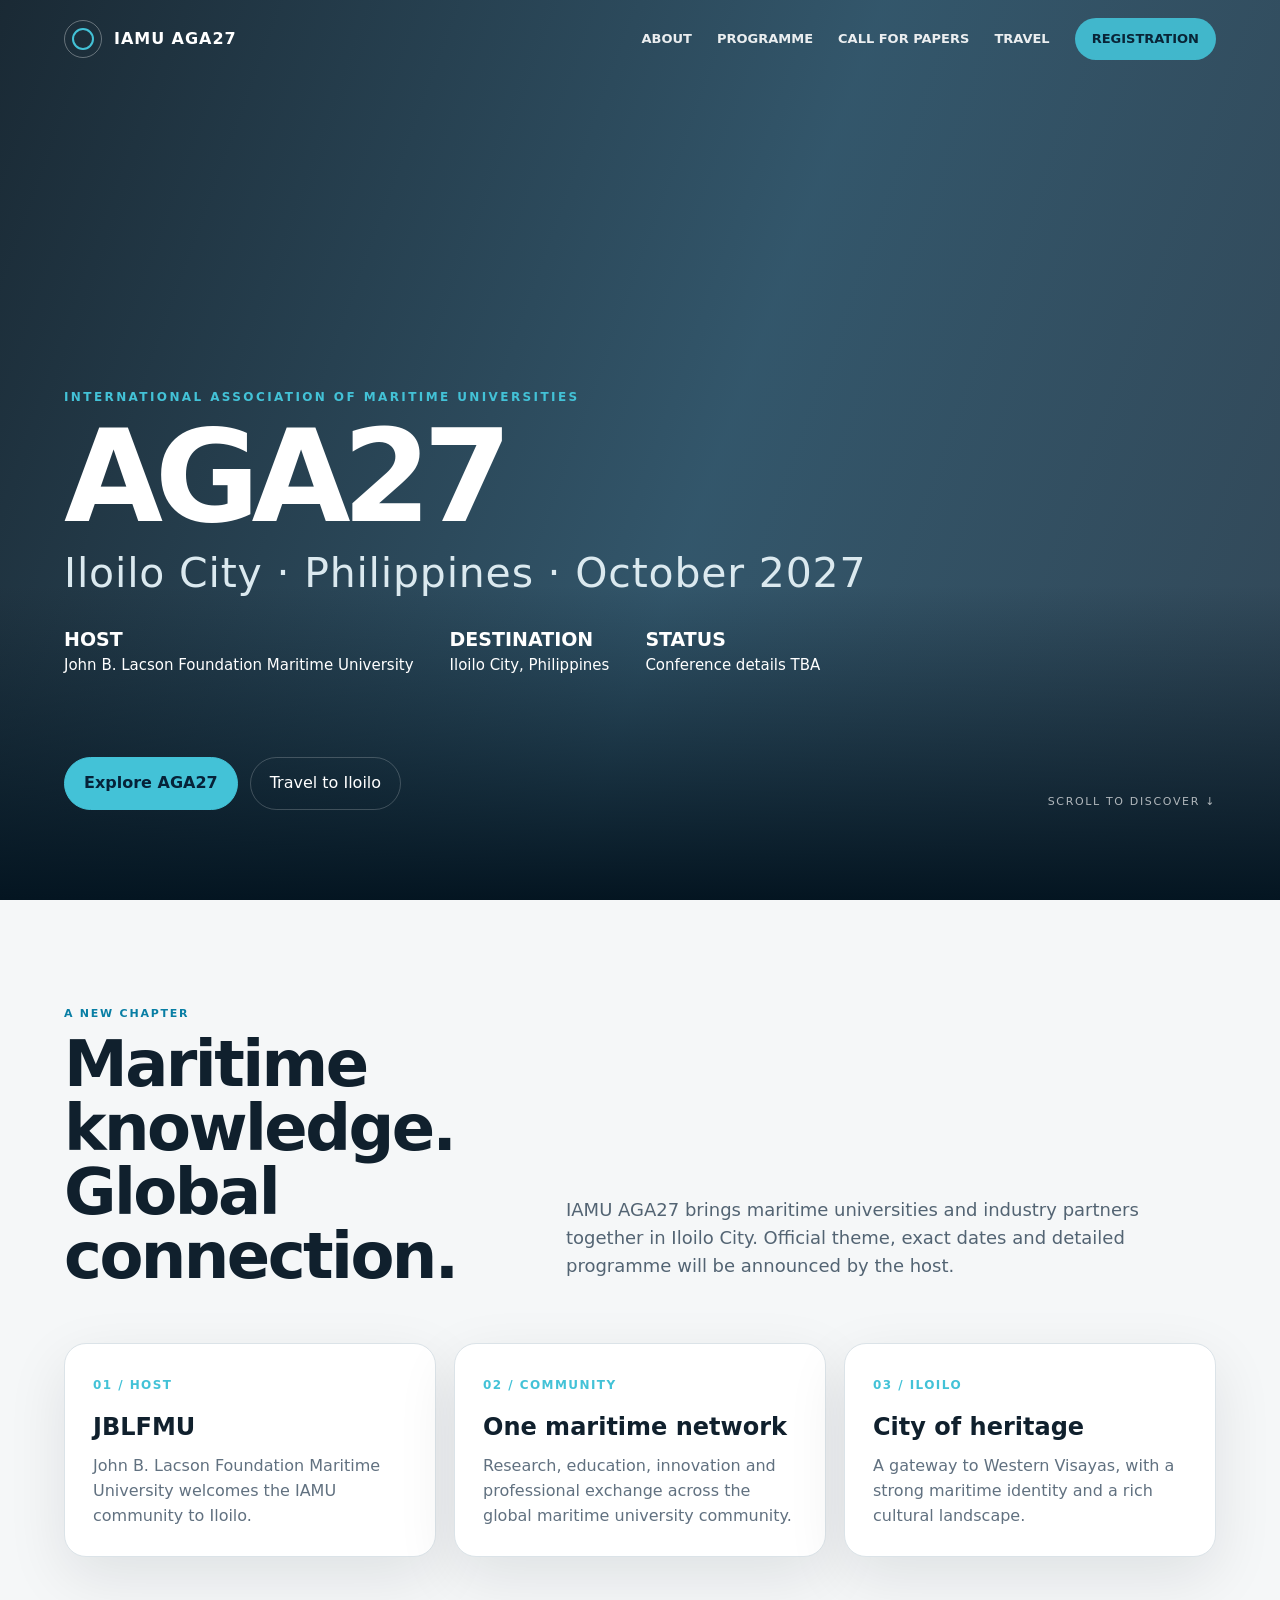
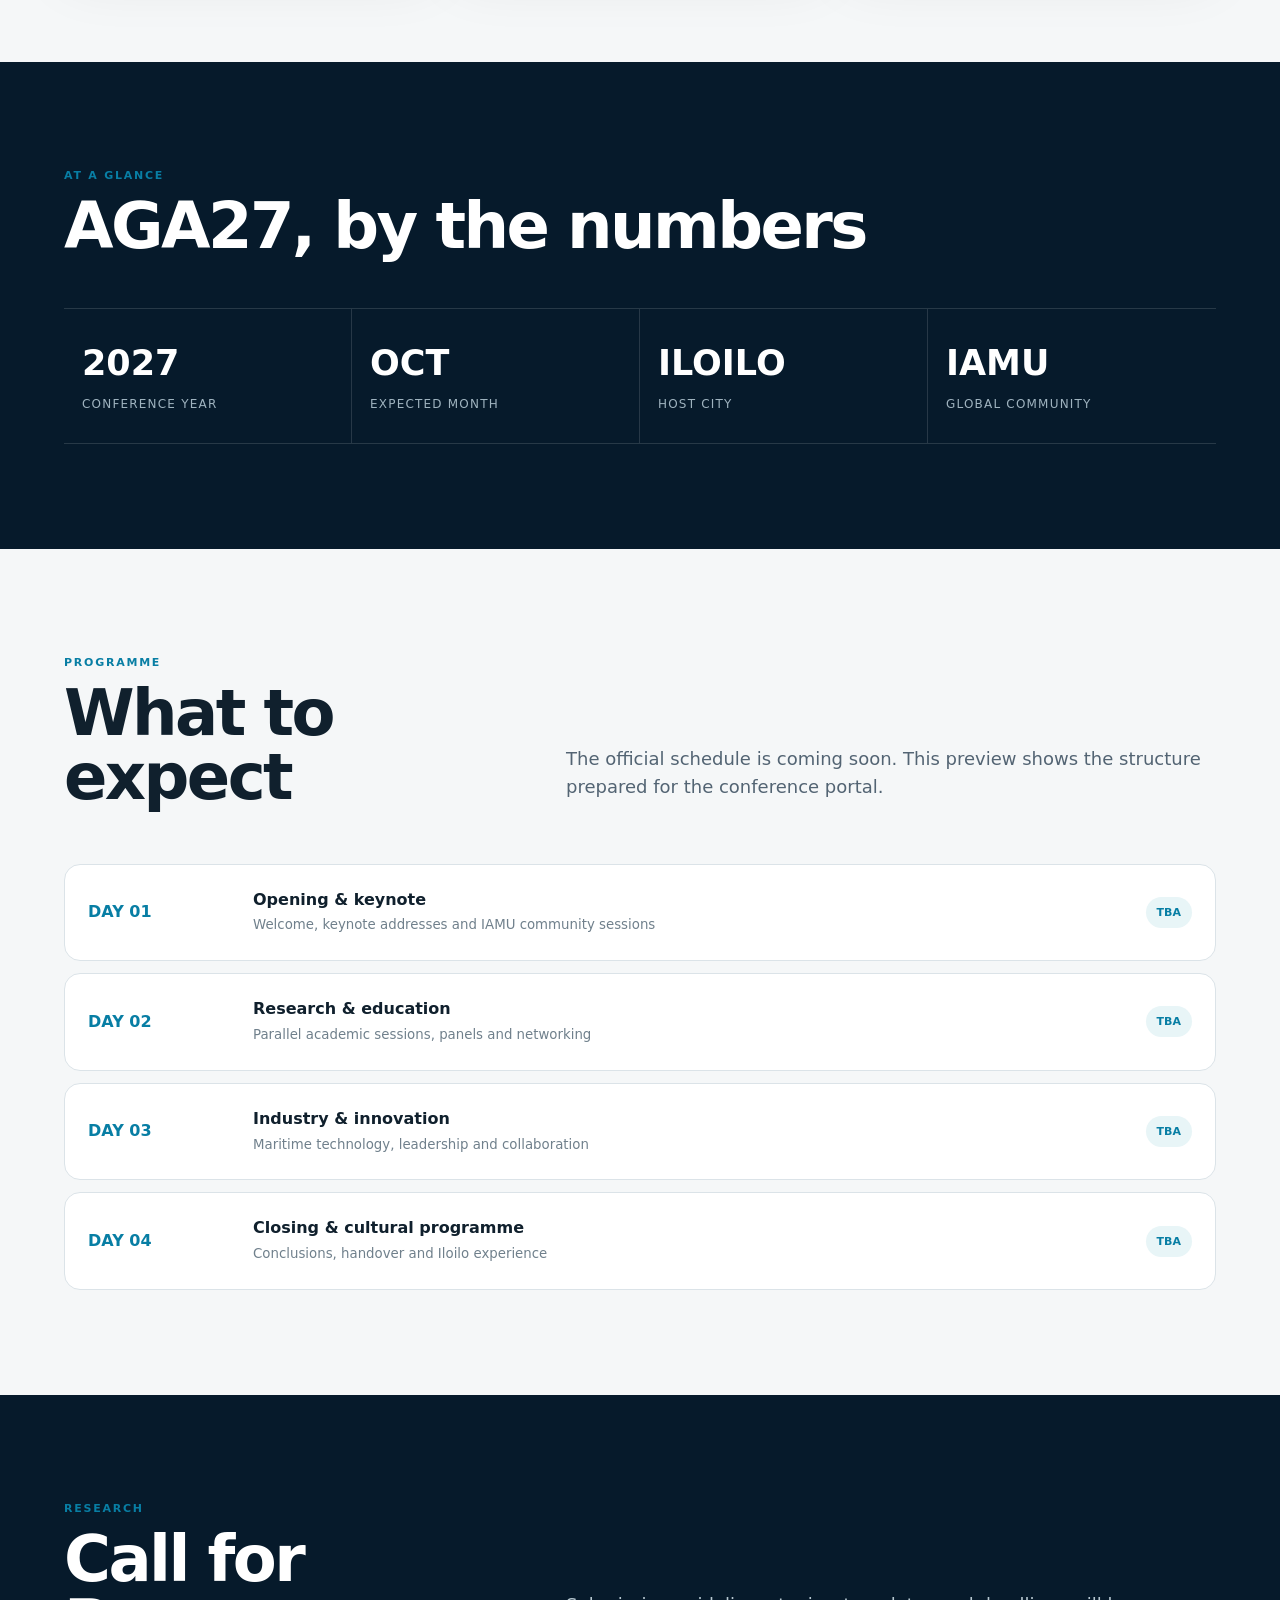
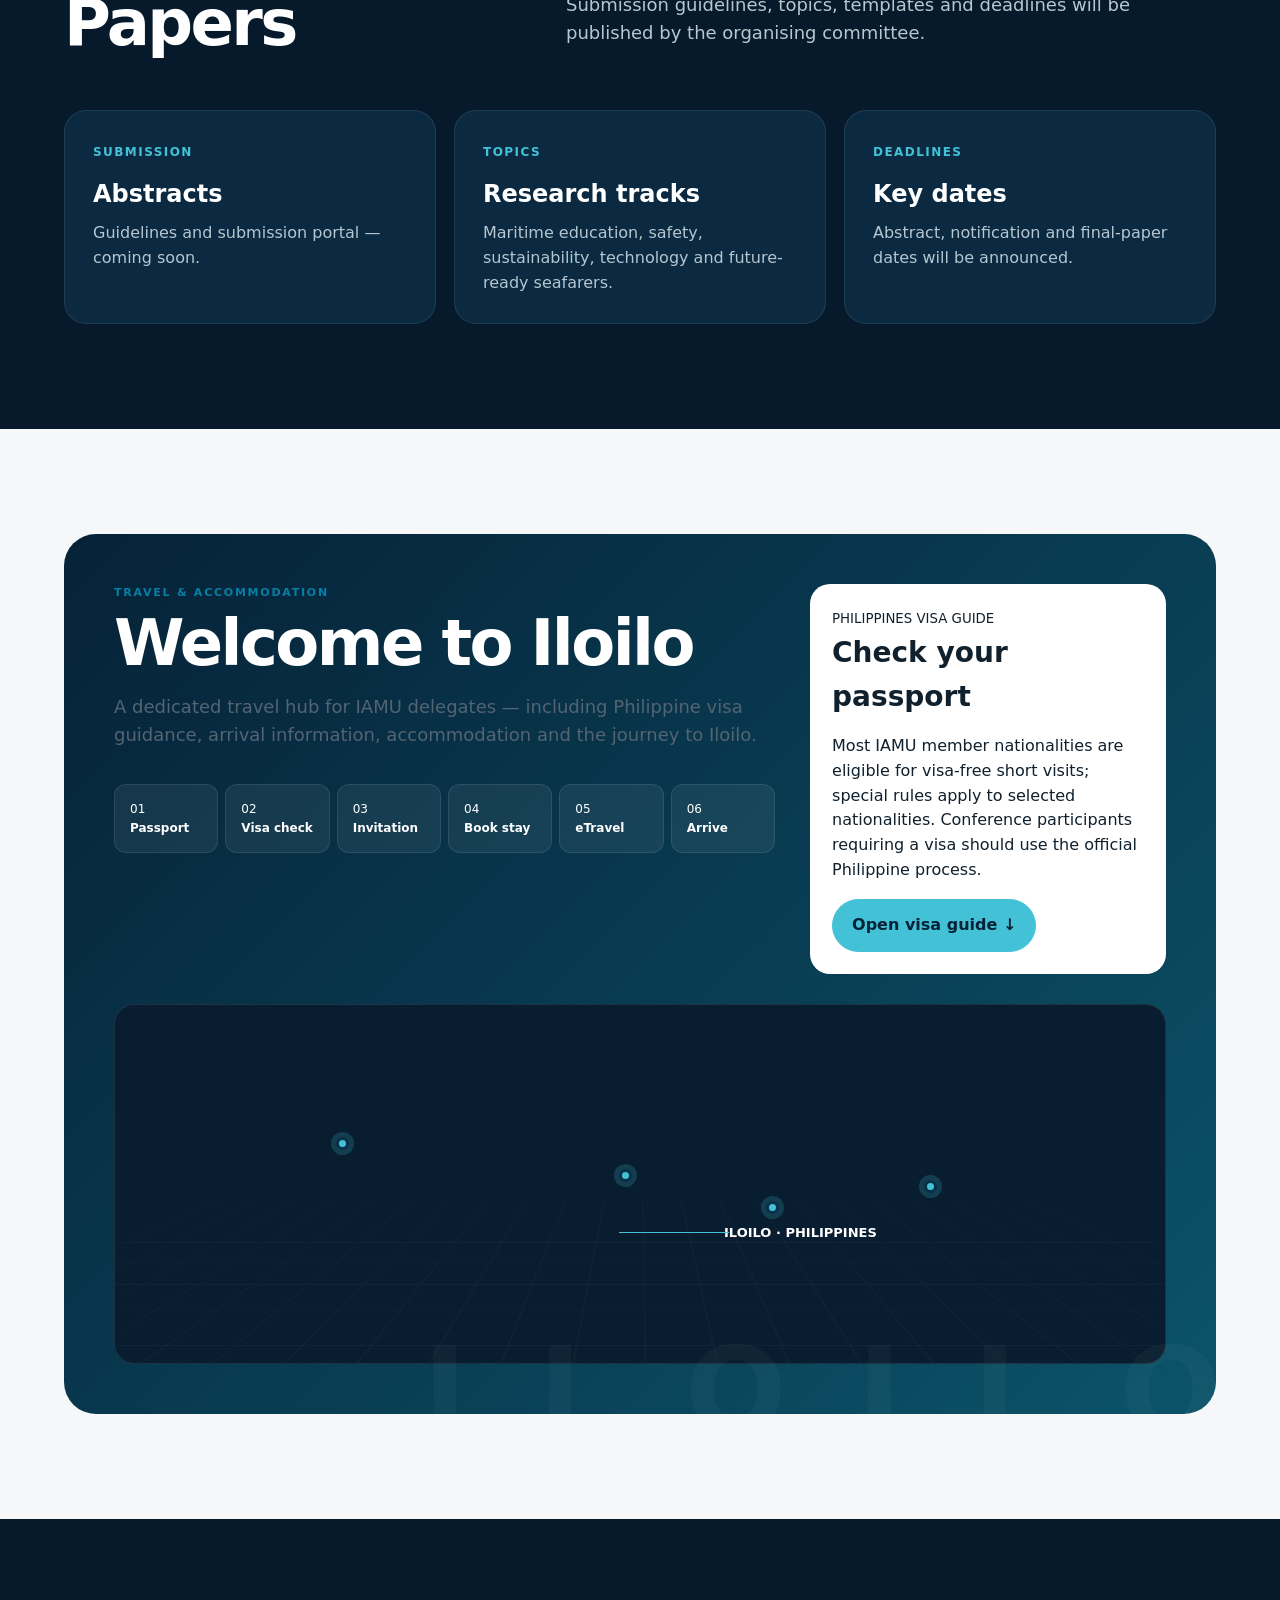
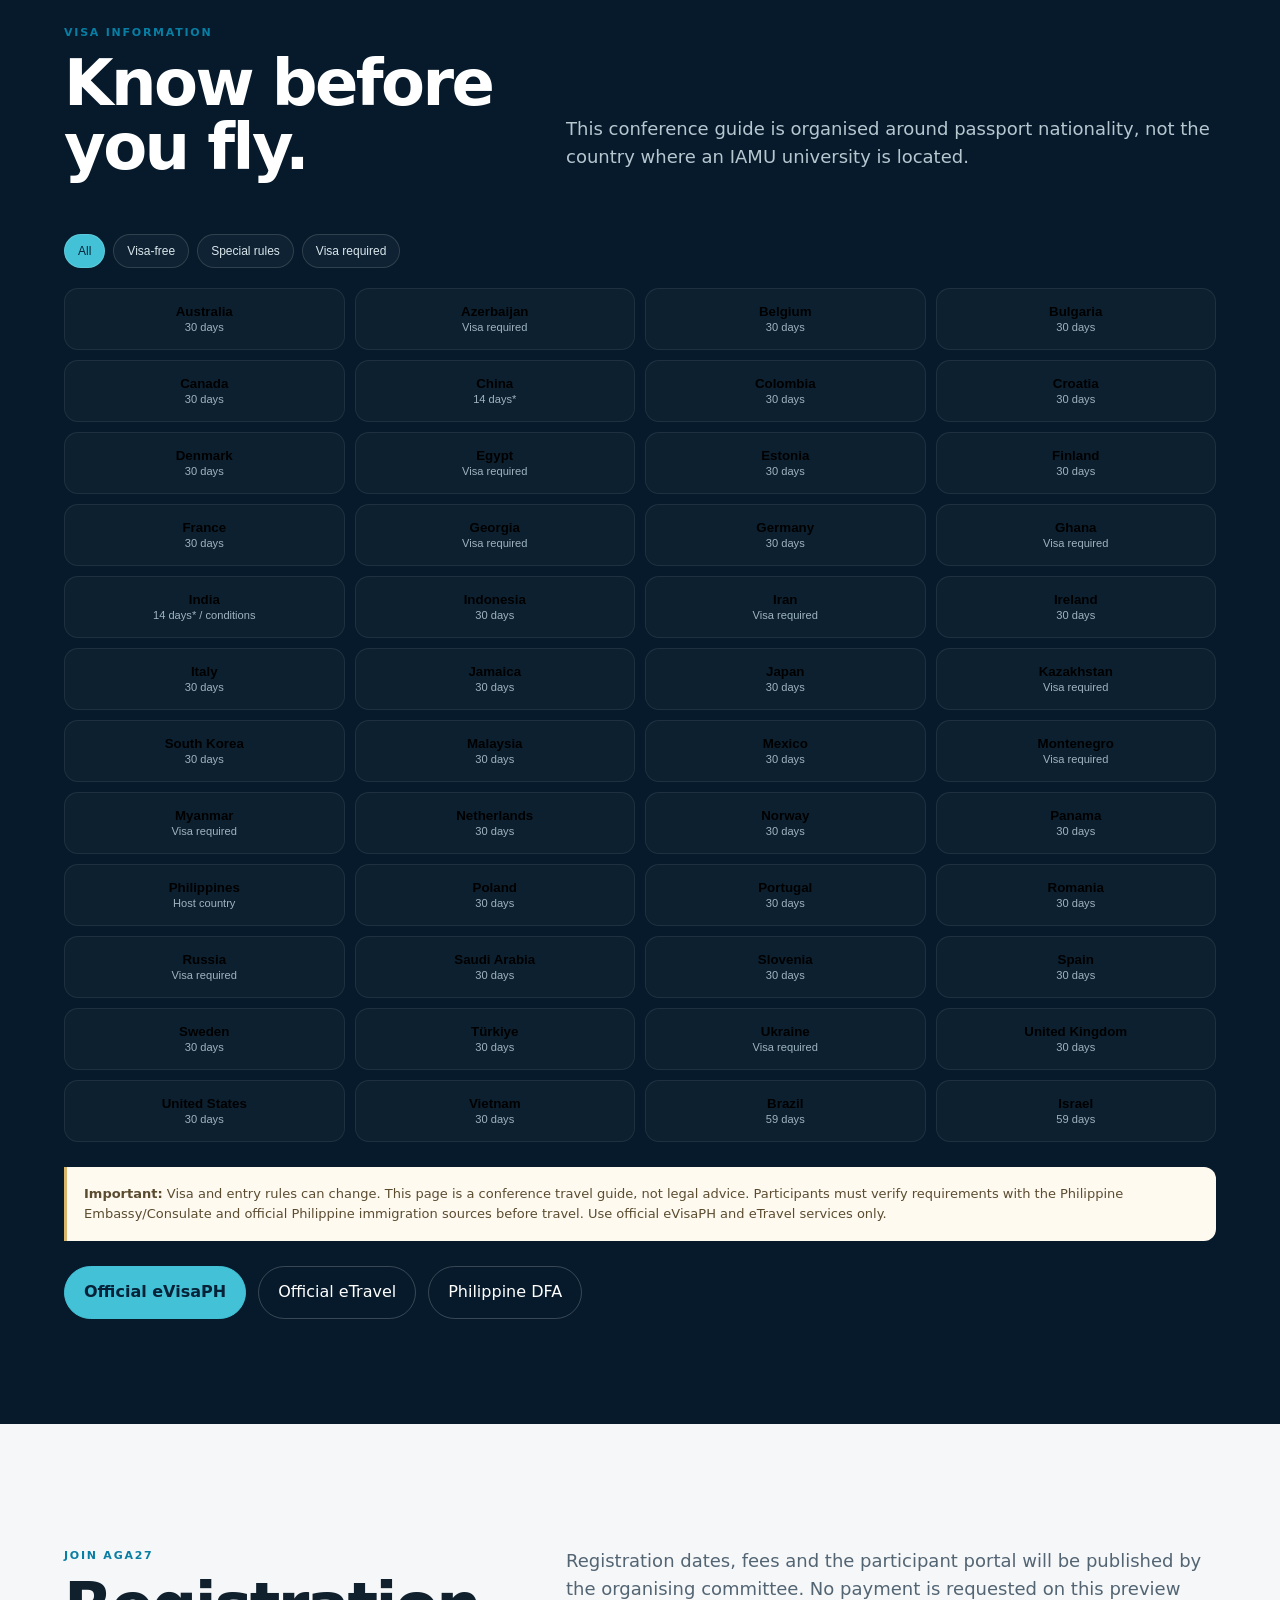
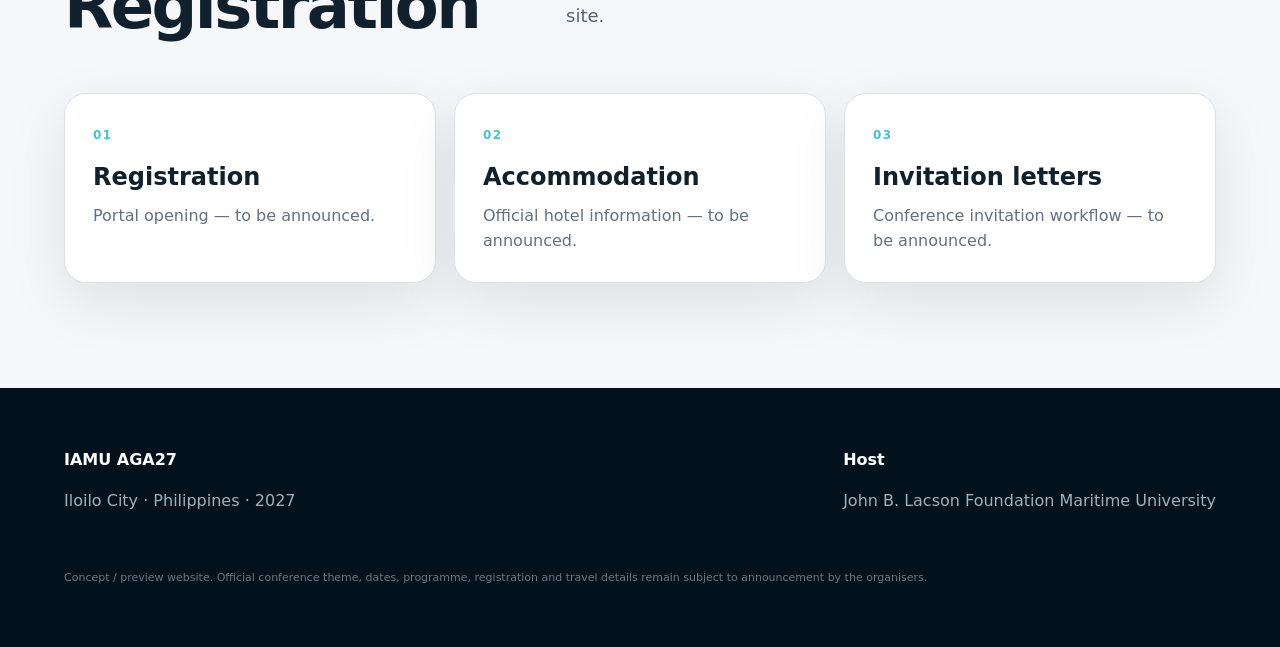
==== index.html @ c4e4a189 "Build IAMU AGA27 conference website: add index.html" ====
<!doctype html>
<html lang="en">
<head>
<meta charset="utf-8">
<meta name="viewport" content="width=device-width,initial-scale=1">
<meta name="theme-color" content="#061a2b">
<meta name="description" content="IAMU AGA27 — Iloilo City, Philippines — October 2027">
<title>IAMU AGA27 — Iloilo City 2027</title>
<style>
:root{--navy:#061a2b;--navy2:#0a2941;--blue:#087ea4;--cyan:#43c2d7;--gold:#d9b56c;--ink:#10202d;--muted:#617180;--paper:#f5f7f8;--white:#fff;--line:#dbe3e8;--shadow:0 20px 60px #03142118;--radius:22px}
*{box-sizing:border-box}html{scroll-behavior:smooth}body{margin:0;font-family:Inter,ui-sans-serif,system-ui,-apple-system,BlinkMacSystemFont,"Segoe UI",sans-serif;color:var(--ink);background:var(--paper);line-height:1.55}a{color:inherit;text-decoration:none}.nav{position:fixed;z-index:50;top:0;left:0;right:0;padding:18px 5vw;display:flex;align-items:center;justify-content:space-between;transition:.3s;color:#fff}.nav.scrolled{background:#061a2bed;backdrop-filter:blur(16px);padding-block:12px;box-shadow:0 8px 30px #0003}.brand{display:flex;align-items:center;gap:12px;font-weight:800;letter-spacing:.06em}.mark{width:38px;height:38px;border:1px solid #ffffff55;border-radius:50%;display:grid;place-items:center;position:relative}.mark:before{content:"";width:18px;height:18px;border:2px solid var(--cyan);border-radius:50%}.links{display:flex;gap:25px;font-size:13px;font-weight:650;align-items:center}.links a{opacity:.9}.links a:hover{color:var(--cyan)}.cta{background:var(--cyan);color:#052032!important;padding:11px 17px;border-radius:999px}.menu{display:none;background:none;border:0;color:white;font-size:27px}
.hero{min-height:100vh;background:linear-gradient(110deg,#041521e8,#07324bd0 55%,#062033d0),url("https://images.unsplash.com/photo-1500534623283-312aade485b7?auto=format&fit=crop&w=2200&q=85") center/cover;display:flex;align-items:end;color:#fff;position:relative;overflow:hidden}.hero:after{content:"";position:absolute;inset:auto 0 0;height:35%;background:linear-gradient(transparent,#041521)}.hero-grid{position:relative;z-index:2;width:min(1180px,90%);margin:0 auto;padding:150px 0 90px}.eyebrow{font-size:12px;letter-spacing:.2em;text-transform:uppercase;color:var(--cyan);font-weight:800}.hero h1{font-size:clamp(58px,10vw,142px);line-height:.82;margin:18px 0 28px;letter-spacing:-.065em}.hero h1 span{display:block;font-size:.32em;letter-spacing:.02em;line-height:1.1;color:#dbe9ef;font-weight:500;margin-top:22px}.hero-meta{display:flex;gap:36px;flex-wrap:wrap;font-size:15px}.hero-meta strong{display:block;font-size:19px;color:#fff}.hero-bottom{margin-top:55px;display:flex;justify-content:space-between;align-items:end;gap:25px}.scroll{font-size:11px;letter-spacing:.15em;text-transform:uppercase;color:#ffffffaa}.section{padding:105px 5vw}.wrap{width:min(1180px,100%);margin:auto}.section-head{display:flex;justify-content:space-between;gap:40px;align-items:end;margin-bottom:45px}.kicker{color:var(--blue);text-transform:uppercase;letter-spacing:.16em;font-weight:800;font-size:11px}.section h2{font-size:clamp(35px,5vw,64px);line-height:1;margin:10px 0;letter-spacing:-.04em}.lead{max-width:650px;color:#536473;font-size:18px}.dark{background:var(--navy);color:#fff}.dark .lead{color:#b6c7d0}.cards{display:grid;grid-template-columns:repeat(3,1fr);gap:18px}.card{background:#fff;border:1px solid var(--line);padding:28px;border-radius:var(--radius);box-shadow:var(--shadow)}.dark .card{background:#0b2a41;border-color:#ffffff16;box-shadow:none}.num{font-size:12px;color:var(--cyan);letter-spacing:.12em;font-weight:800}.card h3{font-size:24px;margin:12px 0 8px}.card p{color:#617180;margin:0}.dark .card p{color:#b5c6d0}.stats{display:grid;grid-template-columns:repeat(4,1fr);border-top:1px solid #ffffff22;border-bottom:1px solid #ffffff22;margin-top:50px}.stat{padding:27px 18px;border-right:1px solid #ffffff22}.stat:last-child{border:0}.stat b{font-size:35px;display:block}.stat span{font-size:12px;color:#9fb3bf;text-transform:uppercase;letter-spacing:.1em}.timeline{display:grid;gap:12px}.event{display:grid;grid-template-columns:140px 1fr auto;gap:25px;align-items:center;background:#fff;border:1px solid var(--line);padding:23px;border-radius:16px}.date{font-weight:800;color:var(--blue)}.event small{color:#70808c}.pill{padding:7px 11px;border-radius:999px;background:#e8f5f7;color:#087ea4;font-size:11px;font-weight:800}.travel{background:linear-gradient(135deg,#062238,#0b5369);color:white;border-radius:32px;padding:50px;position:relative;overflow:hidden}.travel:after{content:"I L O I L O";position:absolute;right:-20px;bottom:-70px;font-size:120px;font-weight:900;color:#ffffff08;letter-spacing:.12em}.travel-grid{display:grid;grid-template-columns:1.3fr .7fr;gap:35px;position:relative;z-index:2}.flow{display:grid;grid-template-columns:repeat(6,1fr);gap:7px;margin-top:35px}.flow div{background:#ffffff10;border:1px solid #ffffff18;padding:15px;border-radius:12px;font-size:12px}.visa{background:#fff;border-radius:20px;padding:22px;color:var(--ink)}.visa b{font-size:28px}.mapbox{margin-top:30px;background:#081d2f;border:1px solid #ffffff18;border-radius:20px;min-height:360px;position:relative;overflow:hidden}.maplines{position:absolute;inset:0;background-image:linear-gradient(#ffffff09 1px,transparent 1px),linear-gradient(90deg,#ffffff09 1px,transparent 1px);background-size:48px 48px;transform:perspective(500px) rotateX(55deg) scale(1.5);transform-origin:center bottom}.mapdots{position:absolute;inset:0}.dot{position:absolute;width:13px;height:13px;background:var(--cyan);border:3px solid #083049;border-radius:50%;box-shadow:0 0 0 5px #43c2d733}.maplabel{position:absolute;left:58%;top:61%;color:#fff;font-weight:800;font-size:13px}.maplabel:after{content:"";position:absolute;width:110px;height:1px;background:#43c2d7;left:-105px;top:9px}.filters{display:flex;gap:8px;flex-wrap:wrap;margin:20px 0}.filter{border:1px solid #ffffff22;background:#ffffff0a;color:#d9e6eb;padding:9px 13px;border-radius:999px;cursor:pointer;font-size:12px}.filter.active{background:var(--cyan);color:#062238}.country-grid{display:grid;grid-template-columns:repeat(4,1fr);gap:10px}.country{padding:15px;border:1px solid #ffffff14;background:#ffffff07;border-radius:14px;cursor:pointer}.country:hover{background:#ffffff12}.country strong{display:block}.country small{color:#9fb3bf}.notice{padding:17px;border-left:3px solid var(--gold);background:#fffaf0;color:#5b4c30;border-radius:0 12px 12px 0;margin-top:25px;font-size:13px}.buttons{display:flex;gap:12px;flex-wrap:wrap;margin-top:25px}.btn{display:inline-flex;padding:13px 19px;border-radius:999px;border:1px solid #ffffff33}.btn.primary{background:var(--cyan);border-color:var(--cyan);color:#062238;font-weight:800}.footer{background:#03111d;color:#9db1bc;padding:60px 5vw}.footer-grid{display:flex;justify-content:space-between;gap:30px}.footer strong{color:#fff}.fine{font-size:11px;color:#647985;margin-top:40px}
@media(max-width:800px){.links{display:none}.menu{display:block}.cards{grid-template-columns:1fr}.stats{grid-template-columns:1fr 1fr}.stat:nth-child(2){border-right:0}.travel-grid{grid-template-columns:1fr}.flow{grid-template-columns:1fr 1fr}.country-grid{grid-template-columns:1fr 1fr}.event{grid-template-columns:1fr;gap:7px}.hero h1{font-size:62px}.section{padding:75px 5vw}.travel{padding:30px 22px}.section-head{display:block}.footer-grid{display:block}}
</style>
</head>
<body>
<nav class="nav" id="nav"><a class="brand" href="#top"><span class="mark"></span><span>IAMU AGA27</span></a><div class="links"><a href="#about">ABOUT</a><a href="#programme">PROGRAMME</a><a href="#papers">CALL FOR PAPERS</a><a href="#travel">TRAVEL</a><a class="cta" href="#registration">REGISTRATION</a></div><button class="menu" aria-label="Menu">☰</button></nav>

<header class="hero" id="top"><div class="hero-grid"><div class="eyebrow">International Association of Maritime Universities</div><h1>AGA27<span>Iloilo City · Philippines · October 2027</span></h1><div class="hero-meta"><div><strong>HOST</strong>John B. Lacson Foundation Maritime University</div><div><strong>DESTINATION</strong>Iloilo City, Philippines</div><div><strong>STATUS</strong>Conference details TBA</div></div><div class="hero-bottom"><div class="buttons"><a class="btn primary" href="#programme">Explore AGA27</a><a class="btn" href="#travel">Travel to Iloilo</a></div><div class="scroll">Scroll to discover ↓</div></div></div></header>

<section class="section" id="about"><div class="wrap"><div class="section-head"><div><div class="kicker">A new chapter</div><h2>Maritime knowledge.<br>Global connection.</h2></div><p class="lead">IAMU AGA27 brings maritime universities and industry partners together in Iloilo City. Official theme, exact dates and detailed programme will be announced by the host.</p></div><div class="cards"><article class="card"><span class="num">01 / HOST</span><h3>JBLFMU</h3><p>John B. Lacson Foundation Maritime University welcomes the IAMU community to Iloilo.</p></article><article class="card"><span class="num">02 / COMMUNITY</span><h3>One maritime network</h3><p>Research, education, innovation and professional exchange across the global maritime university community.</p></article><article class="card"><span class="num">03 / ILOILO</span><h3>City of heritage</h3><p>A gateway to Western Visayas, with a strong maritime identity and a rich cultural landscape.</p></article></div></div></section>

<section class="section dark"><div class="wrap"><div class="kicker">At a glance</div><h2>AGA27, by the numbers</h2><div class="stats"><div class="stat"><b>2027</b><span>Conference year</span></div><div class="stat"><b>OCT</b><span>Expected month</span></div><div class="stat"><b>ILOILO</b><span>Host city</span></div><div class="stat"><b>IAMU</b><span>Global community</span></div></div></div></section>

<section class="section" id="programme"><div class="wrap"><div class="section-head"><div><div class="kicker">Programme</div><h2>What to expect</h2></div><p class="lead">The official schedule is coming soon. This preview shows the structure prepared for the conference portal.</p></div><div class="timeline"><div class="event"><div class="date">DAY 01</div><div><b>Opening & keynote</b><br><small>Welcome, keynote addresses and IAMU community sessions</small></div><span class="pill">TBA</span></div><div class="event"><div class="date">DAY 02</div><div><b>Research & education</b><br><small>Parallel academic sessions, panels and networking</small></div><span class="pill">TBA</span></div><div class="event"><div class="date">DAY 03</div><div><b>Industry & innovation</b><br><small>Maritime technology, leadership and collaboration</small></div><span class="pill">TBA</span></div><div class="event"><div class="date">DAY 04</div><div><b>Closing & cultural programme</b><br><small>Conclusions, handover and Iloilo experience</small></div><span class="pill">TBA</span></div></div></div></section>

<section class="section dark" id="papers"><div class="wrap"><div class="section-head"><div><div class="kicker">Research</div><h2>Call for Papers</h2></div><p class="lead">Submission guidelines, topics, templates and deadlines will be published by the organising committee.</p></div><div class="cards"><article class="card"><span class="num">SUBMISSION</span><h3>Abstracts</h3><p>Guidelines and submission portal — coming soon.</p></article><article class="card"><span class="num">TOPICS</span><h3>Research tracks</h3><p>Maritime education, safety, sustainability, technology and future-ready seafarers.</p></article><article class="card"><span class="num">DEADLINES</span><h3>Key dates</h3><p>Abstract, notification and final-paper dates will be announced.</p></article></div></div></section>

<section class="section" id="travel"><div class="wrap"><div class="travel"><div class="travel-grid"><div><div class="kicker">Travel & accommodation</div><h2>Welcome to Iloilo</h2><p class="lead">A dedicated travel hub for IAMU delegates — including Philippine visa guidance, arrival information, accommodation and the journey to Iloilo.</p><div class="flow"><div>01<br><b>Passport</b></div><div>02<br><b>Visa check</b></div><div>03<br><b>Invitation</b></div><div>04<br><b>Book stay</b></div><div>05<br><b>eTravel</b></div><div>06<br><b>Arrive</b></div></div></div><div class="visa"><small>PHILIPPINES VISA GUIDE</small><br><b>Check your passport</b><p>Most IAMU member nationalities are eligible for visa-free short visits; special rules apply to selected nationalities. Conference participants requiring a visa should use the official Philippine process.</p><a class="btn primary" href="#visa">Open visa guide ↓</a></div></div><div class="mapbox" aria-label="Illustrative IAMU member visa map"><div class="maplines"></div><div class="mapdots"><i class="dot" style="left:21%;top:37%"></i><i class="dot" style="left:48%;top:46%"></i><i class="dot" style="left:62%;top:55%"></i><i class="dot" style="left:77%;top:49%"></i><div class="maplabel">ILOILO · PHILIPPINES</div></div></div></div></div></section>

<section class="section dark" id="visa"><div class="wrap"><div class="section-head"><div><div class="kicker">Visa information</div><h2>Know before you fly.</h2></div><p class="lead">This conference guide is organised around passport nationality, not the country where an IAMU university is located.</p></div><div class="filters"><button class="filter active" data-filter="all">All</button><button class="filter" data-filter="free">Visa-free</button><button class="filter" data-filter="special">Special rules</button><button class="filter" data-filter="required">Visa required</button></div><div class="country-grid" id="countries"></div><div class="notice"><b>Important:</b> Visa and entry rules can change. This page is a conference travel guide, not legal advice. Participants must verify requirements with the Philippine Embassy/Consulate and official Philippine immigration sources before travel. Use official eVisaPH and eTravel services only.</div><div class="buttons"><a class="btn primary" href="https://evisa.gov.ph/" target="_blank" rel="noopener">Official eVisaPH</a><a class="btn" href="https://etravel.gov.ph/" target="_blank" rel="noopener">Official eTravel</a><a class="btn" href="https://dfa.gov.ph/" target="_blank" rel="noopener">Philippine DFA</a></div></div></section>

<section class="section" id="registration"><div class="wrap"><div class="section-head"><div><div class="kicker">Join AGA27</div><h2>Registration</h2></div><p class="lead">Registration dates, fees and the participant portal will be published by the organising committee. No payment is requested on this preview site.</p></div><div class="cards"><article class="card"><span class="num">01</span><h3>Registration</h3><p>Portal opening — to be announced.</p></article><article class="card"><span class="num">02</span><h3>Accommodation</h3><p>Official hotel information — to be announced.</p></article><article class="card"><span class="num">03</span><h3>Invitation letters</h3><p>Conference invitation workflow — to be announced.</p></article></div></div></section>

<footer class="footer"><div class="footer-grid"><div><strong>IAMU AGA27</strong><p>Iloilo City · Philippines · 2027</p></div><div><strong>Host</strong><p>John B. Lacson Foundation Maritime University</p></div></div><div class="fine">Concept / preview website. Official conference theme, dates, programme, registration and travel details remain subject to announcement by the organisers.</div></footer>
<script>
const countries=[
["Australia","free","30 days"],["Azerbaijan","required","Visa required"],["Belgium","free","30 days"],["Bulgaria","free","30 days"],["Canada","free","30 days"],["China","special","14 days*"],["Colombia","free","30 days"],["Croatia","free","30 days"],["Denmark","free","30 days"],["Egypt","required","Visa required"],["Estonia","free","30 days"],["Finland","free","30 days"],["France","free","30 days"],["Georgia","required","Visa required"],["Germany","free","30 days"],["Ghana","required","Visa required"],["India","special","14 days* / conditions"],["Indonesia","free","30 days"],["Iran","required","Visa required"],["Ireland","free","30 days"],["Italy","free","30 days"],["Jamaica","free","30 days"],["Japan","free","30 days"],["Kazakhstan","required","Visa required"],["South Korea","free","30 days"],["Malaysia","free","30 days"],["Mexico","free","30 days"],["Montenegro","required","Visa required"],["Myanmar","required","Visa required"],["Netherlands","free","30 days"],["Norway","free","30 days"],["Panama","free","30 days"],["Philippines","local","Host country"],["Poland","free","30 days"],["Portugal","free","30 days"],["Romania","free","30 days"],["Russia","required","Visa required"],["Saudi Arabia","free","30 days"],["Slovenia","free","30 days"],["Spain","free","30 days"],["Sweden","free","30 days"],["Türkiye","free","30 days"],["Ukraine","required","Visa required"],["United Kingdom","free","30 days"],["United States","free","30 days"],["Vietnam","free","30 days"],["Brazil","special","59 days"],["Israel","special","59 days"]
];
const box=document.getElementById('countries');
function render(f='all'){box.innerHTML=countries.filter(c=>f==='all'||c[1]===f).map(c=>'<button class="country" data-name="'+c[0]+'"><strong>'+c[0]+'</strong><small>'+c[2]+'</small></button>').join('')}
render();
document.querySelectorAll('.filter').forEach(b=>b.onclick=()=>{document.querySelectorAll('.filter').forEach(x=>x.classList.remove('active'));b.classList.add('active');render(b.dataset.filter)});
document.querySelectorAll('.country').forEach(b=>b.addEventListener('click',()=>alert('Visa status for '+b.dataset.name+' is a preliminary conference guide. Please verify the current official Philippine rules before travel.')));
addEventListener('scroll',()=>document.getElementById('nav').classList.toggle('scrolled',scrollY>30));
</script>
</body></html>
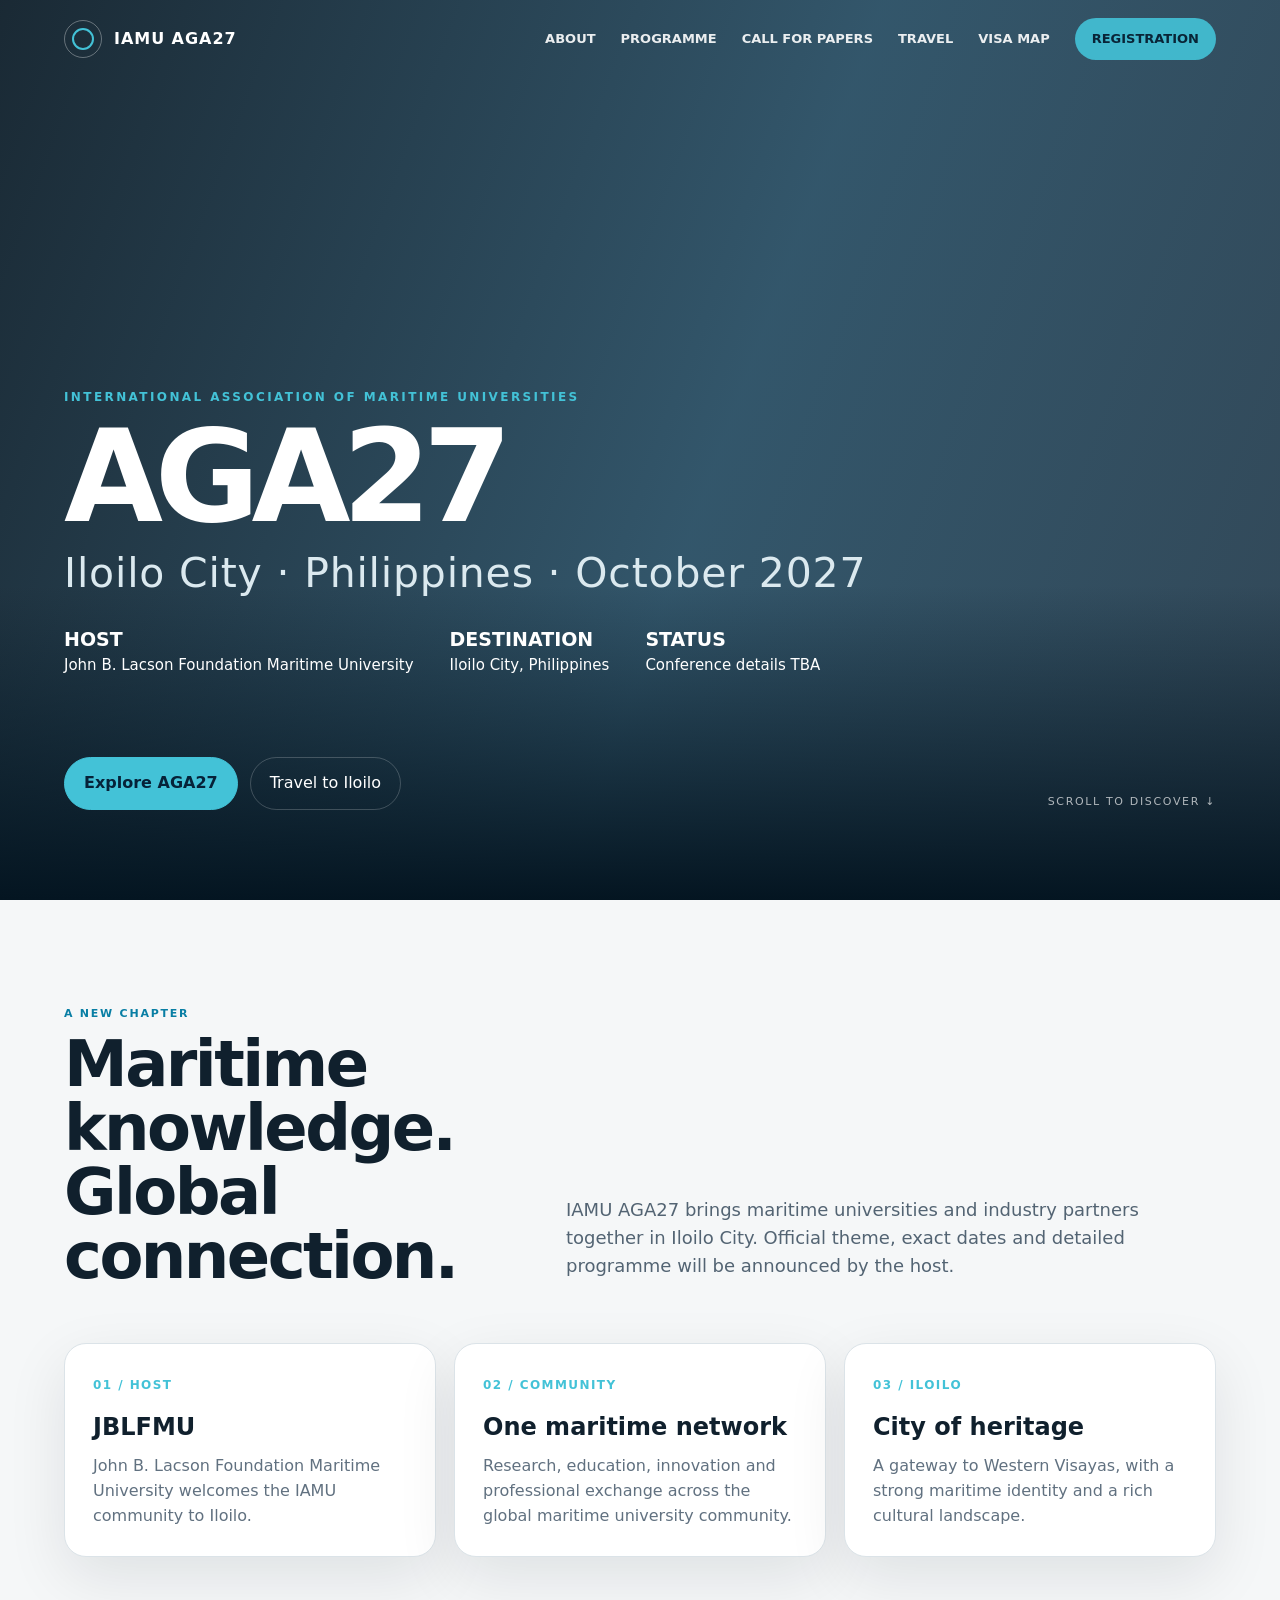
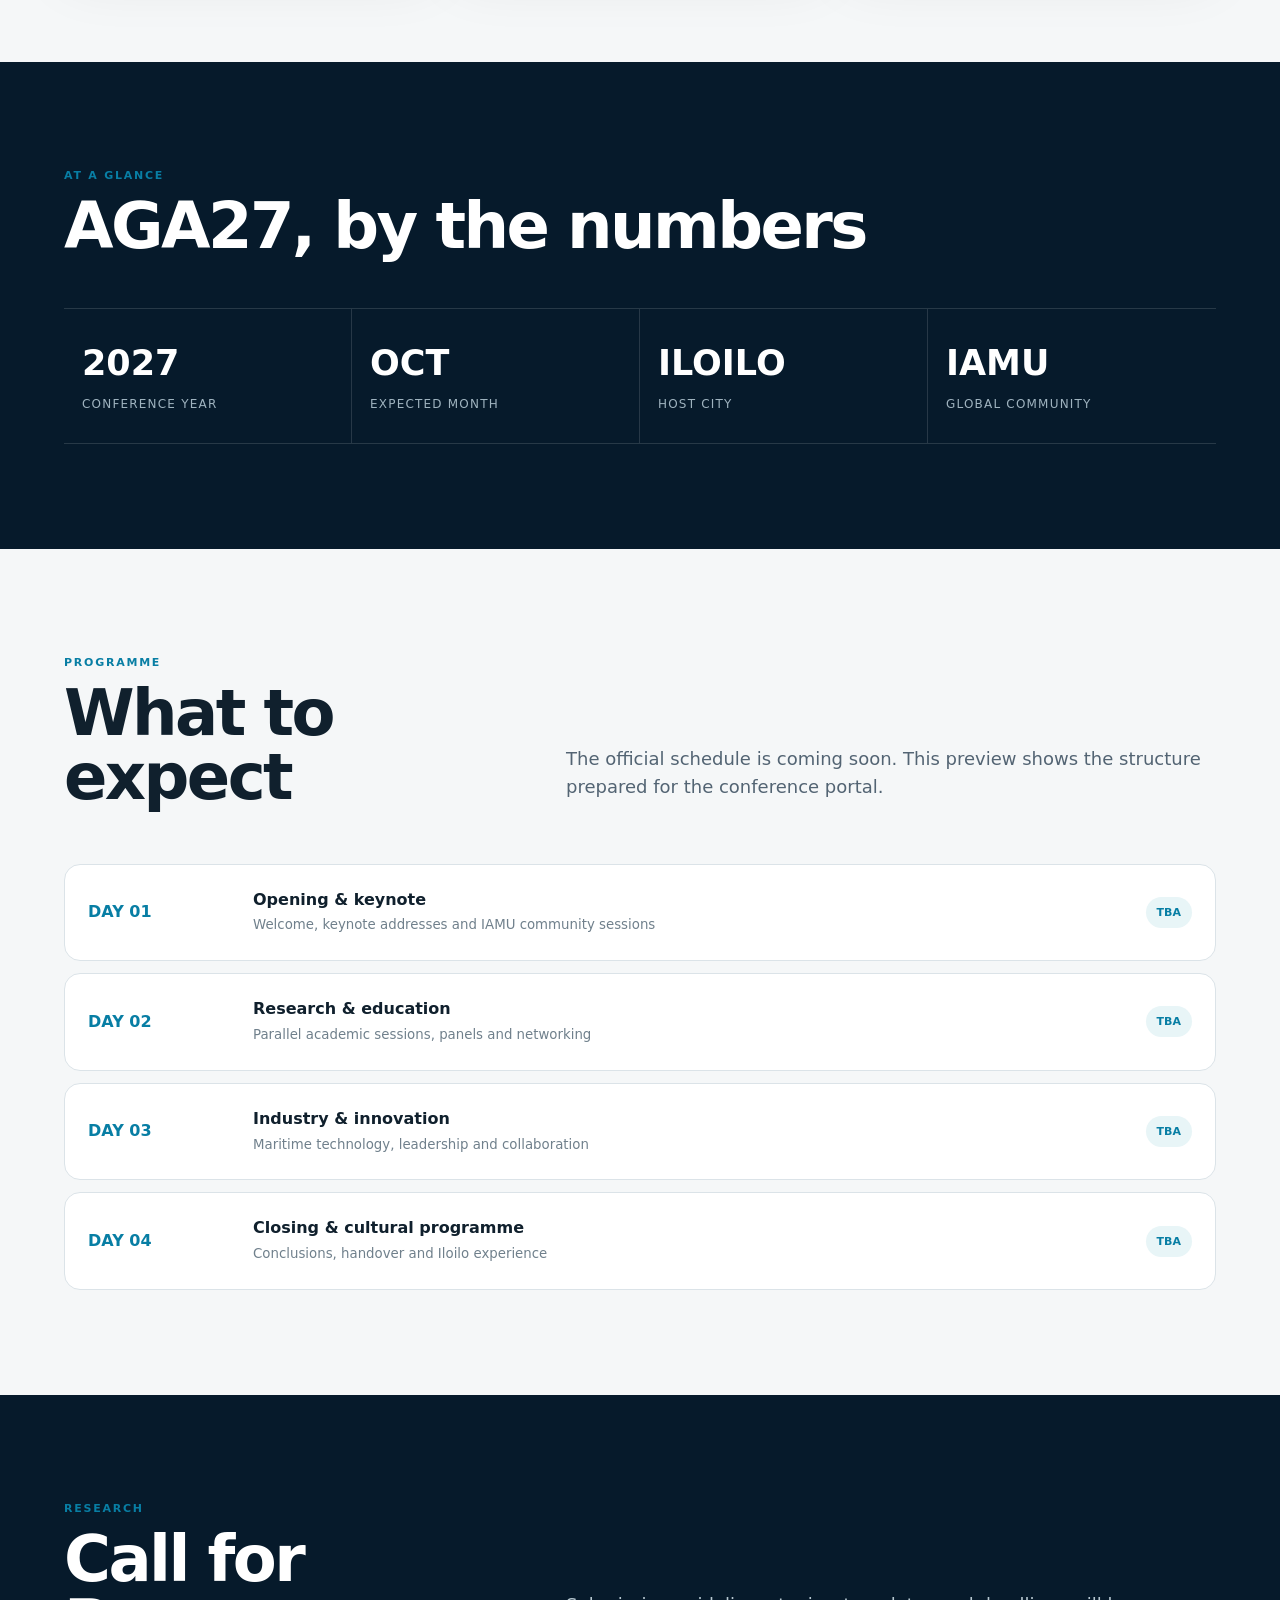
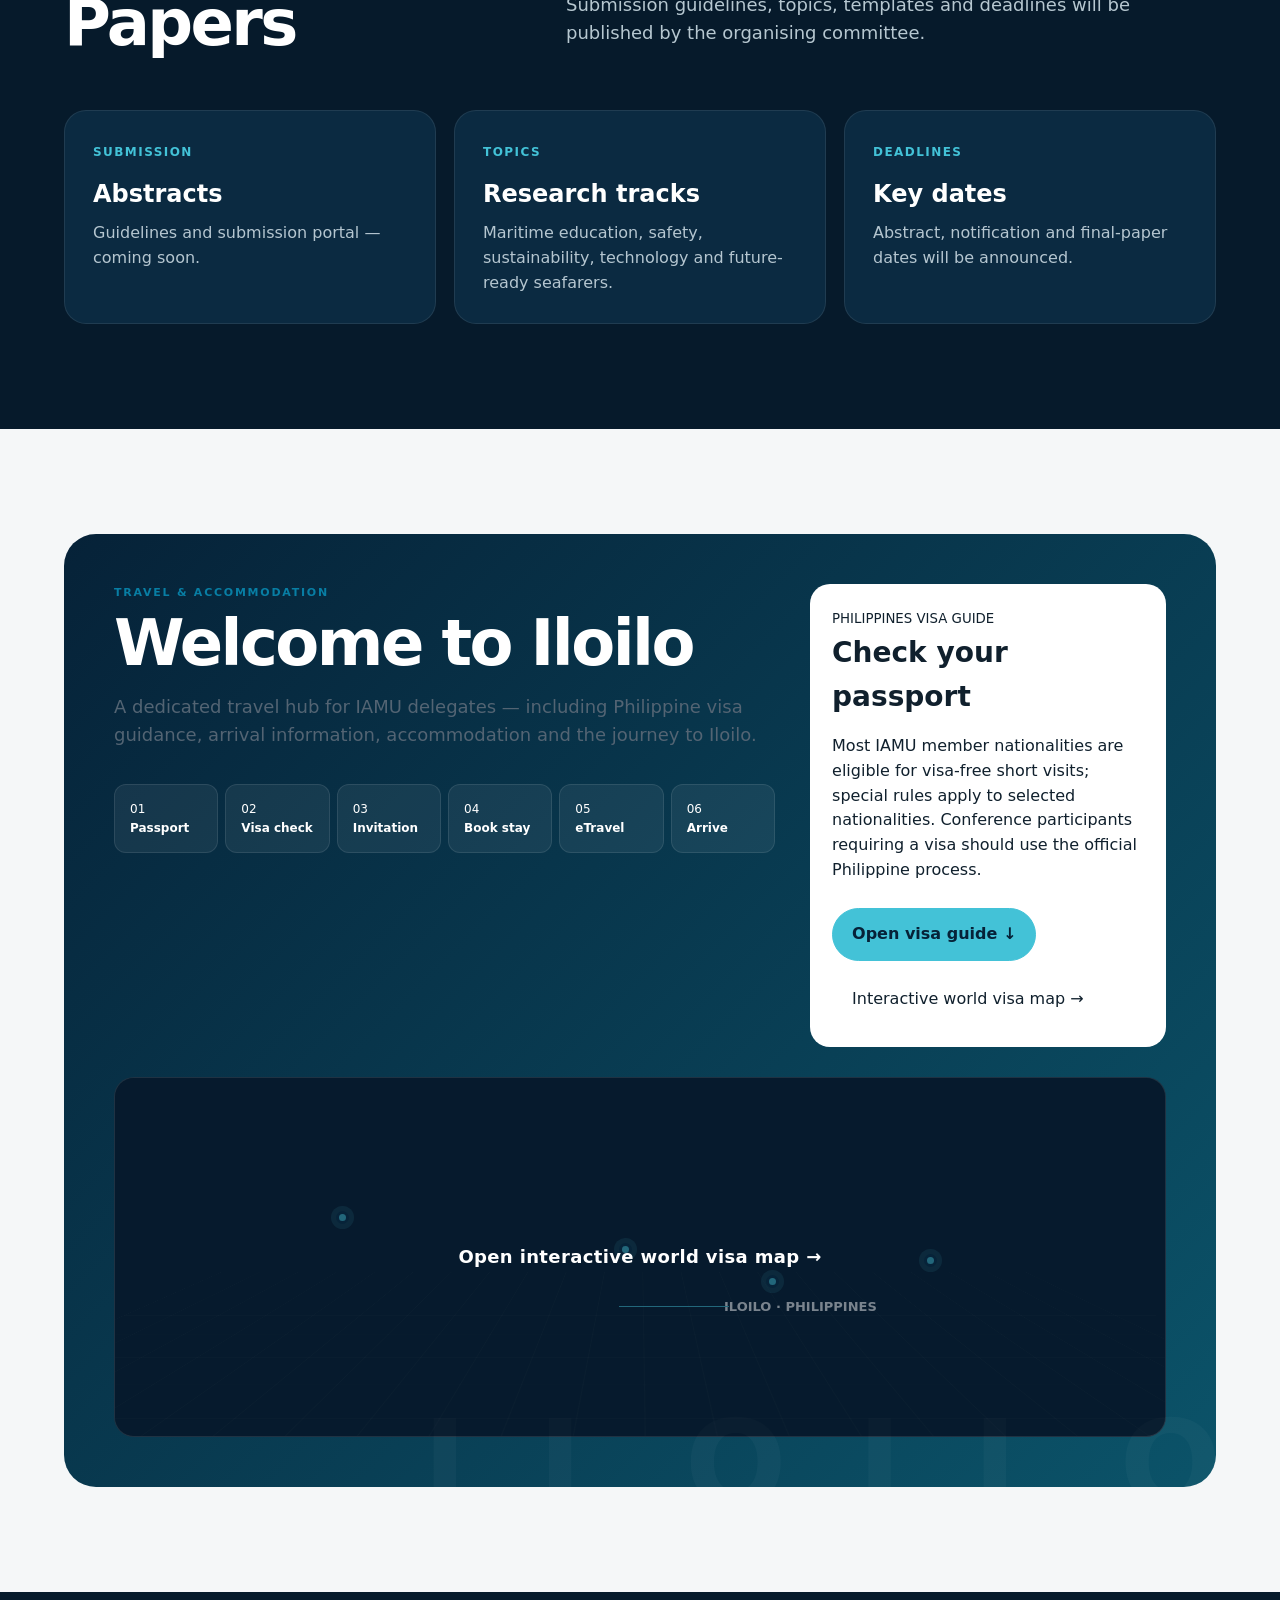
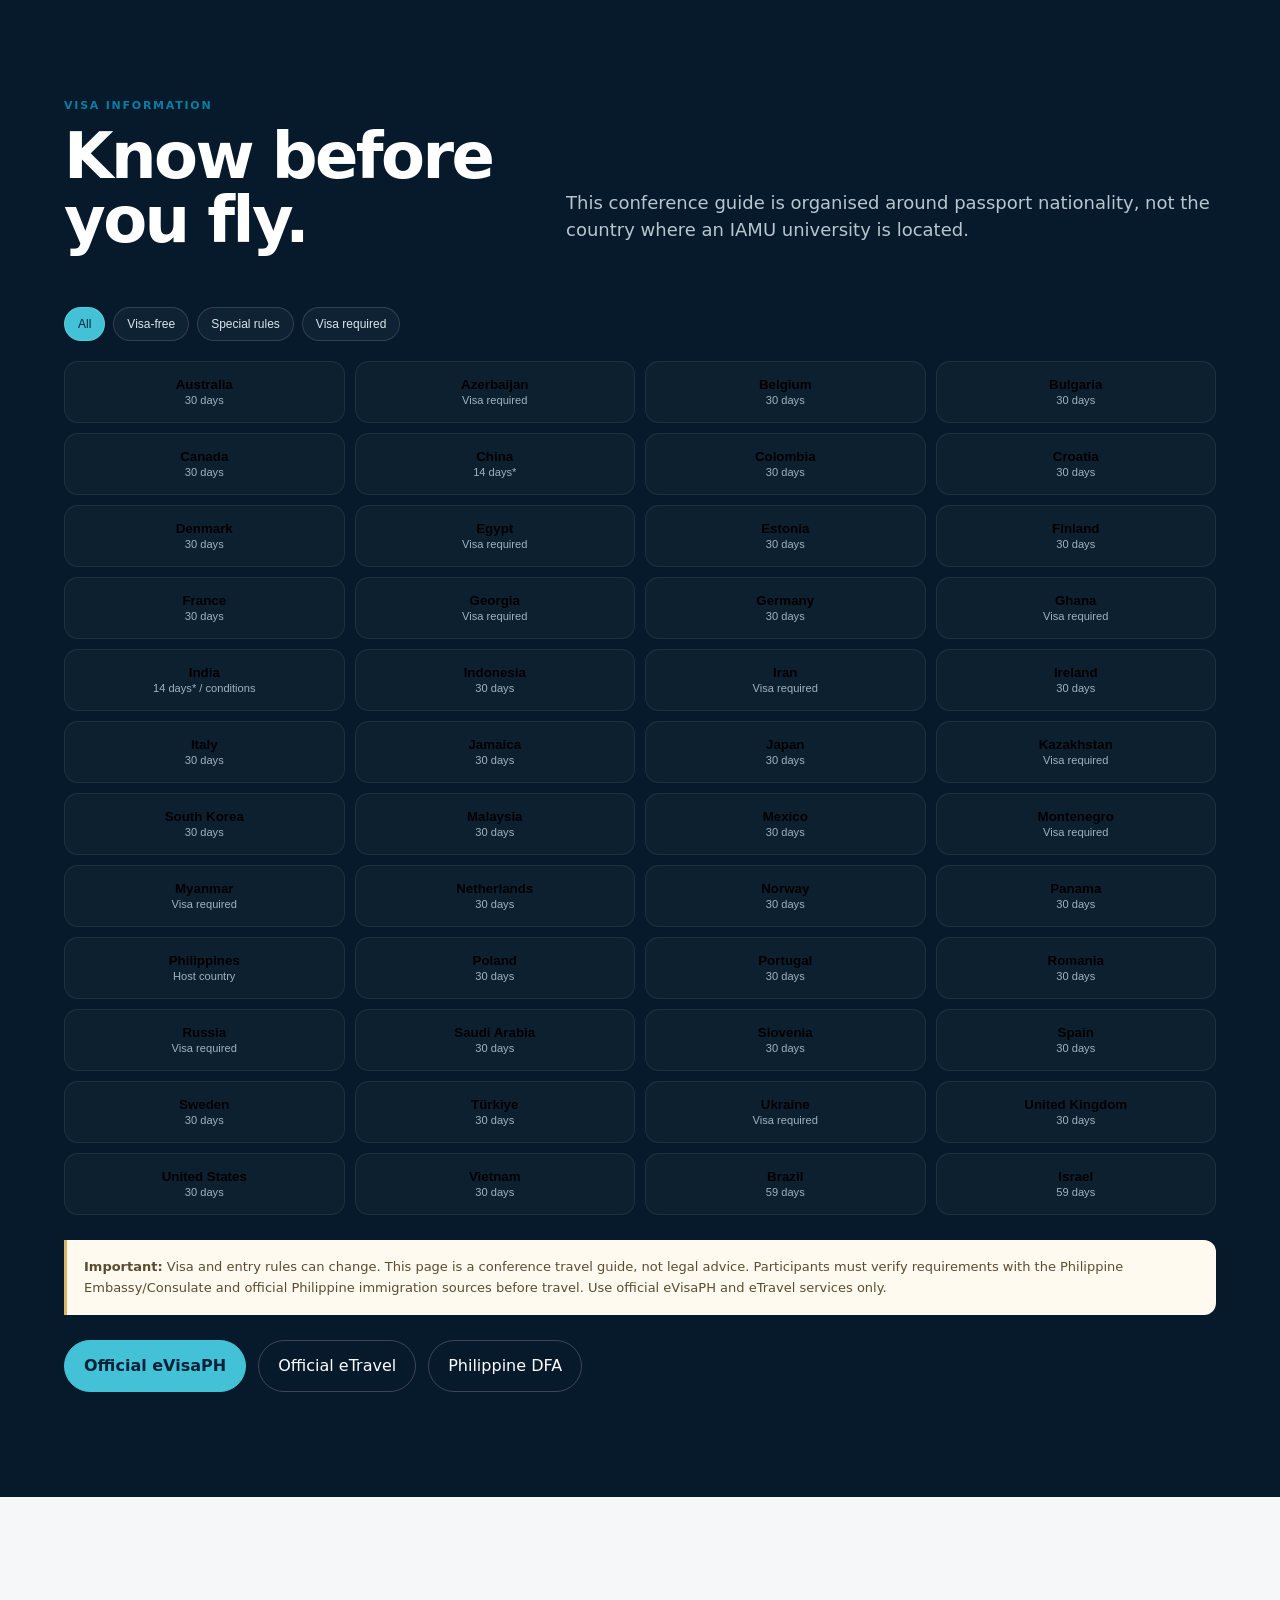
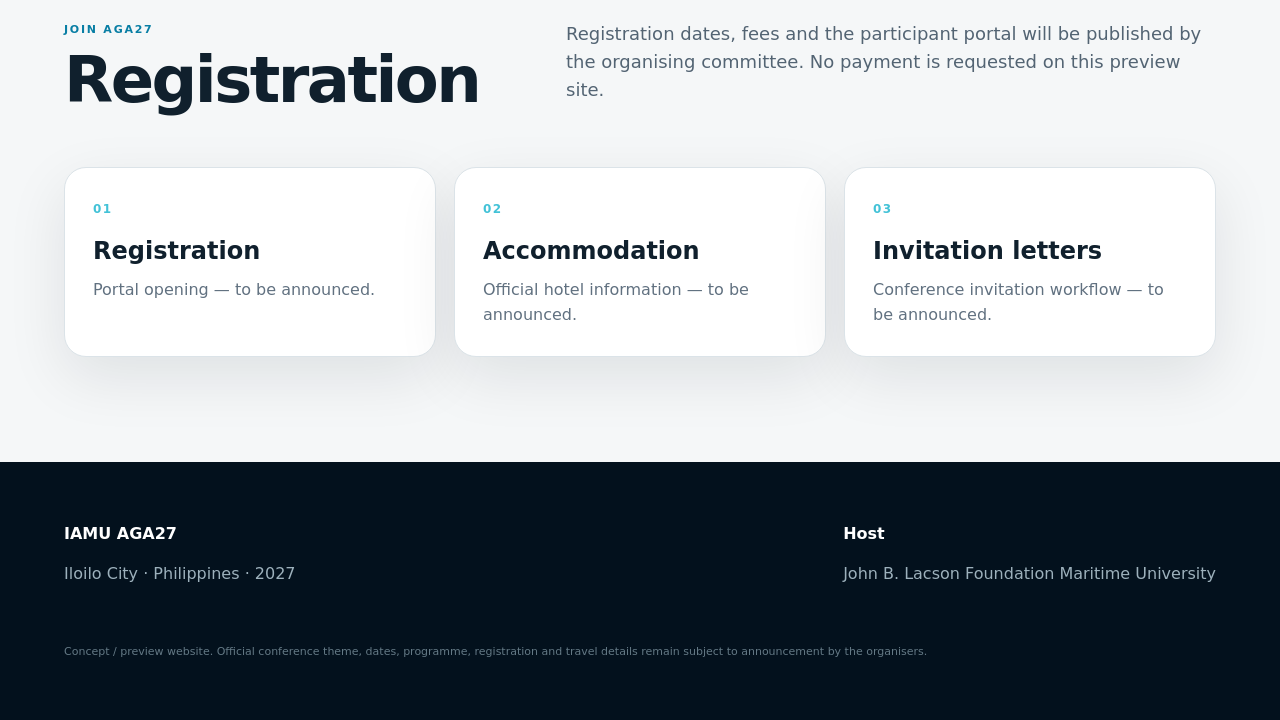
==== commit 1af8e020: "Add world visa map navigation and travel link" ====
--- a/index.html
+++ b/index.html
@@ -14,7 +14,7 @@
 </style>
 </head>
 <body>
-<nav class="nav" id="nav"><a class="brand" href="#top"><span class="mark"></span><span>IAMU AGA27</span></a><div class="links"><a href="#about">ABOUT</a><a href="#programme">PROGRAMME</a><a href="#papers">CALL FOR PAPERS</a><a href="#travel">TRAVEL</a><a class="cta" href="#registration">REGISTRATION</a></div><button class="menu" aria-label="Menu">☰</button></nav>
+<nav class="nav" id="nav"><a class="brand" href="#top"><span class="mark"></span><span>IAMU AGA27</span></a><div class="links"><a href="#about">ABOUT</a><a href="#programme">PROGRAMME</a><a href="#papers">CALL FOR PAPERS</a><a href="#travel">TRAVEL</a><a href="visa-map.html">VISA MAP</a><a class="cta" href="#registration">REGISTRATION</a></div><button class="menu" aria-label="Menu">☰</button></nav>
 
 <header class="hero" id="top"><div class="hero-grid"><div class="eyebrow">International Association of Maritime Universities</div><h1>AGA27<span>Iloilo City · Philippines · October 2027</span></h1><div class="hero-meta"><div><strong>HOST</strong>John B. Lacson Foundation Maritime University</div><div><strong>DESTINATION</strong>Iloilo City, Philippines</div><div><strong>STATUS</strong>Conference details TBA</div></div><div class="hero-bottom"><div class="buttons"><a class="btn primary" href="#programme">Explore AGA27</a><a class="btn" href="#travel">Travel to Iloilo</a></div><div class="scroll">Scroll to discover ↓</div></div></div></header>
 
@@ -26,7 +26,7 @@
 
 <section class="section dark" id="papers"><div class="wrap"><div class="section-head"><div><div class="kicker">Research</div><h2>Call for Papers</h2></div><p class="lead">Submission guidelines, topics, templates and deadlines will be published by the organising committee.</p></div><div class="cards"><article class="card"><span class="num">SUBMISSION</span><h3>Abstracts</h3><p>Guidelines and submission portal — coming soon.</p></article><article class="card"><span class="num">TOPICS</span><h3>Research tracks</h3><p>Maritime education, safety, sustainability, technology and future-ready seafarers.</p></article><article class="card"><span class="num">DEADLINES</span><h3>Key dates</h3><p>Abstract, notification and final-paper dates will be announced.</p></article></div></div></section>
 
-<section class="section" id="travel"><div class="wrap"><div class="travel"><div class="travel-grid"><div><div class="kicker">Travel & accommodation</div><h2>Welcome to Iloilo</h2><p class="lead">A dedicated travel hub for IAMU delegates — including Philippine visa guidance, arrival information, accommodation and the journey to Iloilo.</p><div class="flow"><div>01<br><b>Passport</b></div><div>02<br><b>Visa check</b></div><div>03<br><b>Invitation</b></div><div>04<br><b>Book stay</b></div><div>05<br><b>eTravel</b></div><div>06<br><b>Arrive</b></div></div></div><div class="visa"><small>PHILIPPINES VISA GUIDE</small><br><b>Check your passport</b><p>Most IAMU member nationalities are eligible for visa-free short visits; special rules apply to selected nationalities. Conference participants requiring a visa should use the official Philippine process.</p><a class="btn primary" href="#visa">Open visa guide ↓</a></div></div><div class="mapbox" aria-label="Illustrative IAMU member visa map"><div class="maplines"></div><div class="mapdots"><i class="dot" style="left:21%;top:37%"></i><i class="dot" style="left:48%;top:46%"></i><i class="dot" style="left:62%;top:55%"></i><i class="dot" style="left:77%;top:49%"></i><div class="maplabel">ILOILO · PHILIPPINES</div></div></div></div></div></section>
+<section class="section" id="travel"><div class="wrap"><div class="travel"><div class="travel-grid"><div><div class="kicker">Travel & accommodation</div><h2>Welcome to Iloilo</h2><p class="lead">A dedicated travel hub for IAMU delegates — including Philippine visa guidance, arrival information, accommodation and the journey to Iloilo.</p><div class="flow"><div>01<br><b>Passport</b></div><div>02<br><b>Visa check</b></div><div>03<br><b>Invitation</b></div><div>04<br><b>Book stay</b></div><div>05<br><b>eTravel</b></div><div>06<br><b>Arrive</b></div></div></div><div class="visa"><small>PHILIPPINES VISA GUIDE</small><br><b>Check your passport</b><p>Most IAMU member nationalities are eligible for visa-free short visits; special rules apply to selected nationalities. Conference participants requiring a visa should use the official Philippine process.</p><div class="buttons"><a class="btn primary" href="#visa">Open visa guide ↓</a><a class="btn" href="visa-map.html">Interactive world visa map →</a></div></div></div><div class="mapbox" aria-label="Interactive IAMU member visa map"><a href="visa-map.html" style="position:absolute;inset:0;z-index:3;display:grid;place-items:center;color:#fff;background:#061a2b88;font-weight:800;font-size:18px;letter-spacing:.02em">Open interactive world visa map →</a><div class="maplines"></div><div class="mapdots"><i class="dot" style="left:21%;top:37%"></i><i class="dot" style="left:48%;top:46%"></i><i class="dot" style="left:62%;top:55%"></i><i class="dot" style="left:77%;top:49%"></i><div class="maplabel">ILOILO · PHILIPPINES</div></div></div></div></div></section>
 
 <section class="section dark" id="visa"><div class="wrap"><div class="section-head"><div><div class="kicker">Visa information</div><h2>Know before you fly.</h2></div><p class="lead">This conference guide is organised around passport nationality, not the country where an IAMU university is located.</p></div><div class="filters"><button class="filter active" data-filter="all">All</button><button class="filter" data-filter="free">Visa-free</button><button class="filter" data-filter="special">Special rules</button><button class="filter" data-filter="required">Visa required</button></div><div class="country-grid" id="countries"></div><div class="notice"><b>Important:</b> Visa and entry rules can change. This page is a conference travel guide, not legal advice. Participants must verify requirements with the Philippine Embassy/Consulate and official Philippine immigration sources before travel. Use official eVisaPH and eTravel services only.</div><div class="buttons"><a class="btn primary" href="https://evisa.gov.ph/" target="_blank" rel="noopener">Official eVisaPH</a><a class="btn" href="https://etravel.gov.ph/" target="_blank" rel="noopener">Official eTravel</a><a class="btn" href="https://dfa.gov.ph/" target="_blank" rel="noopener">Philippine DFA</a></div></div></section>
 
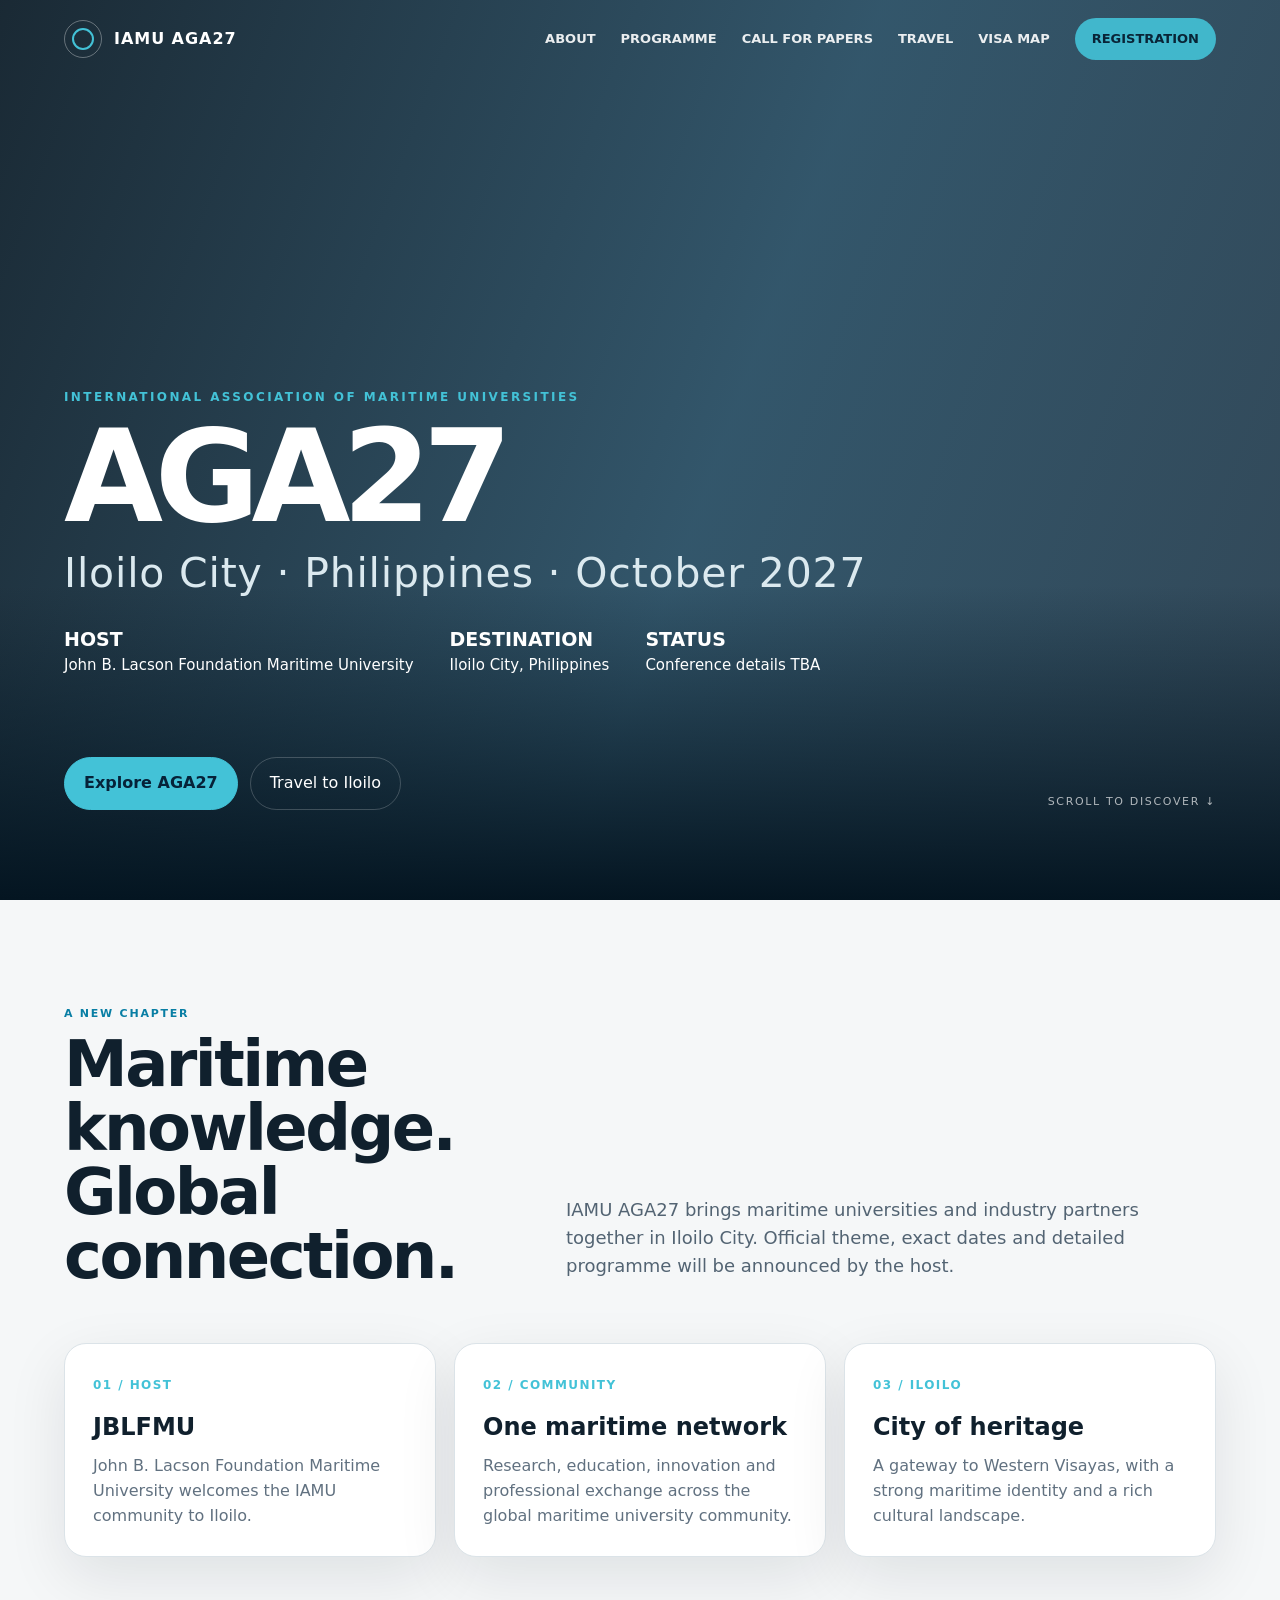
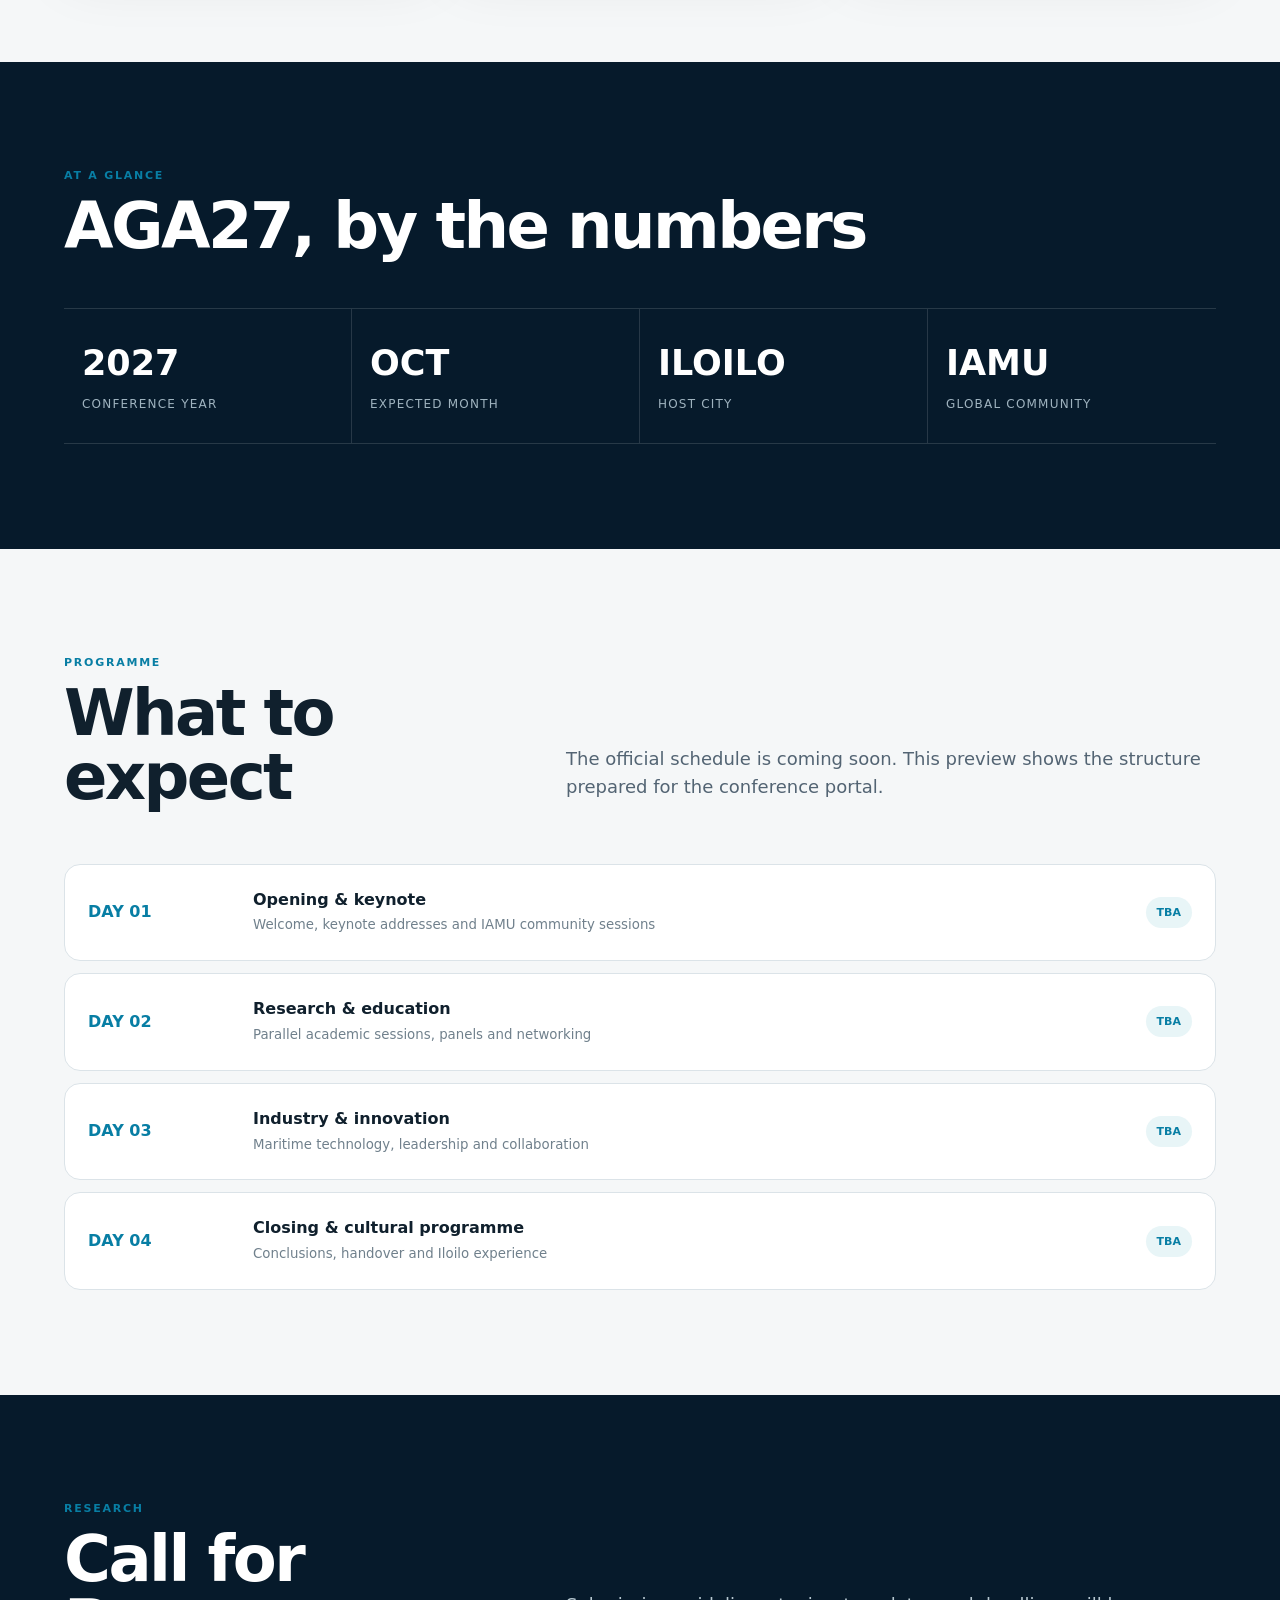
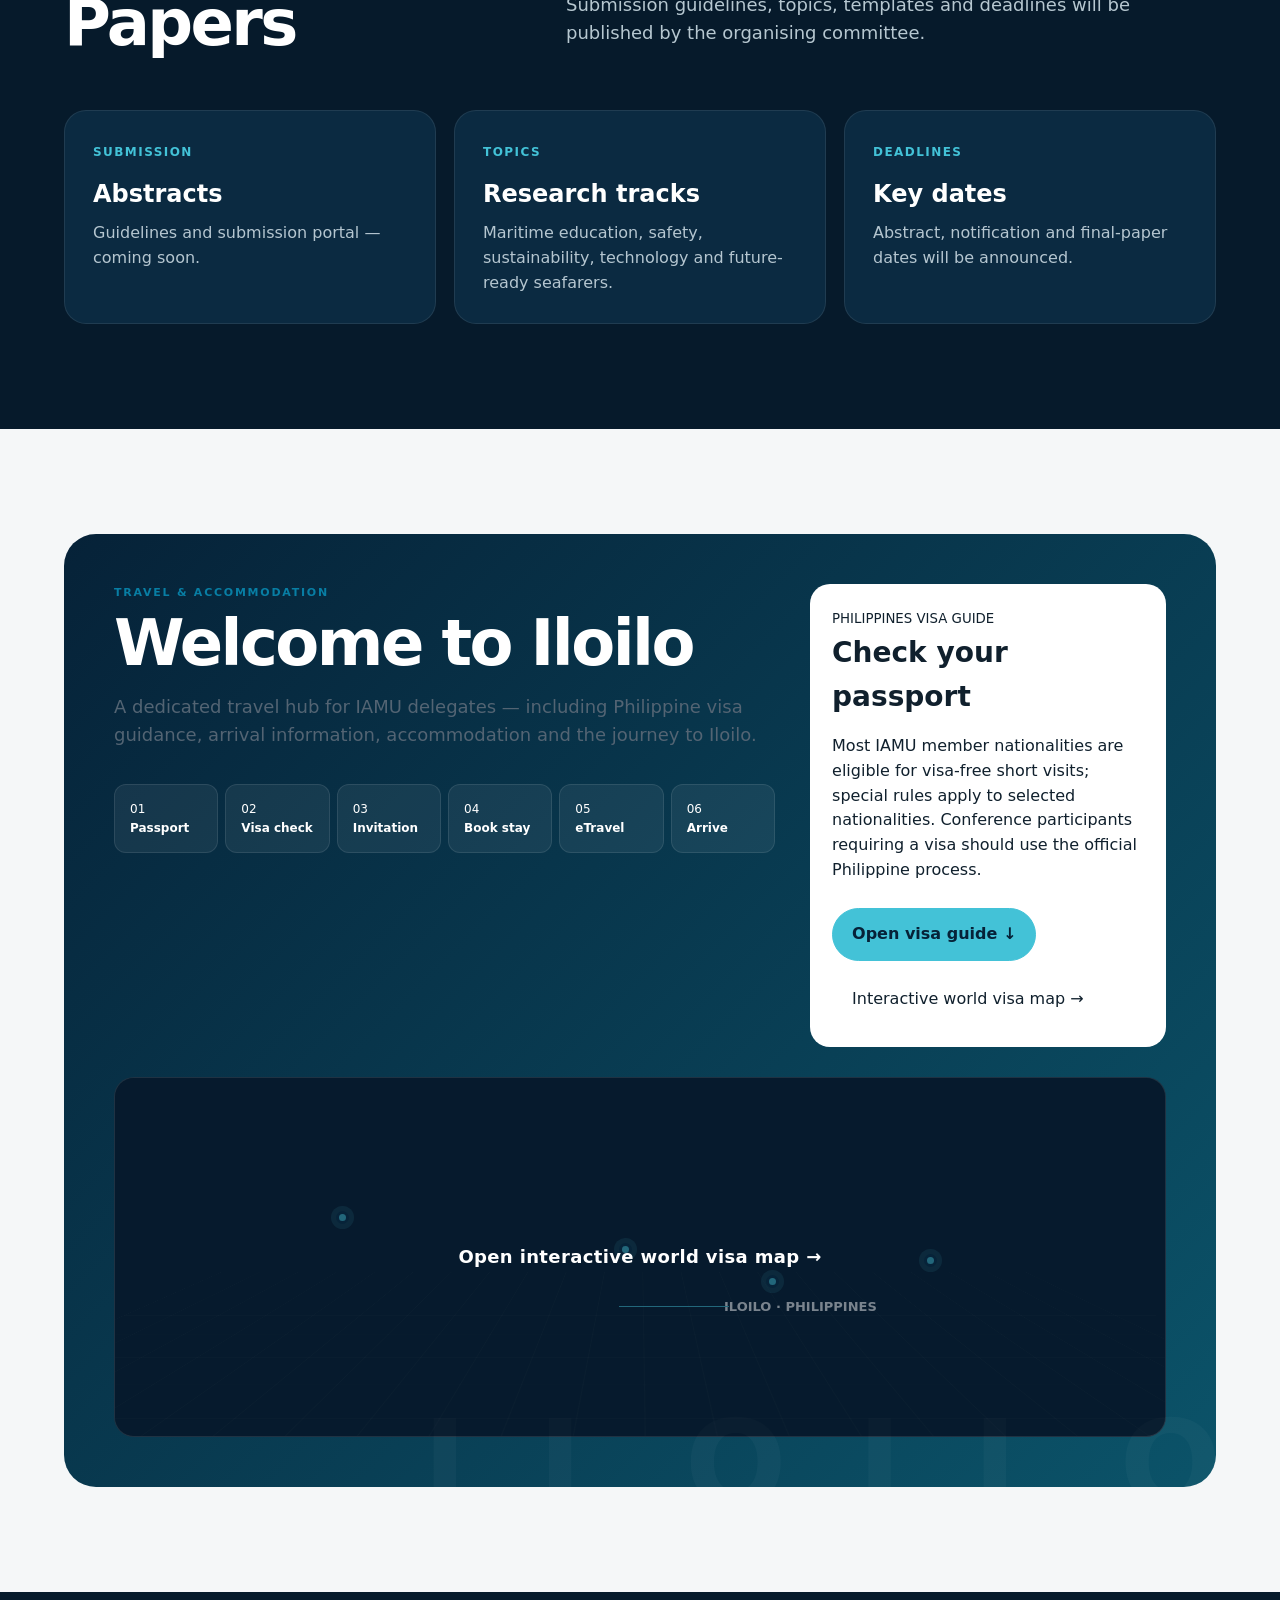
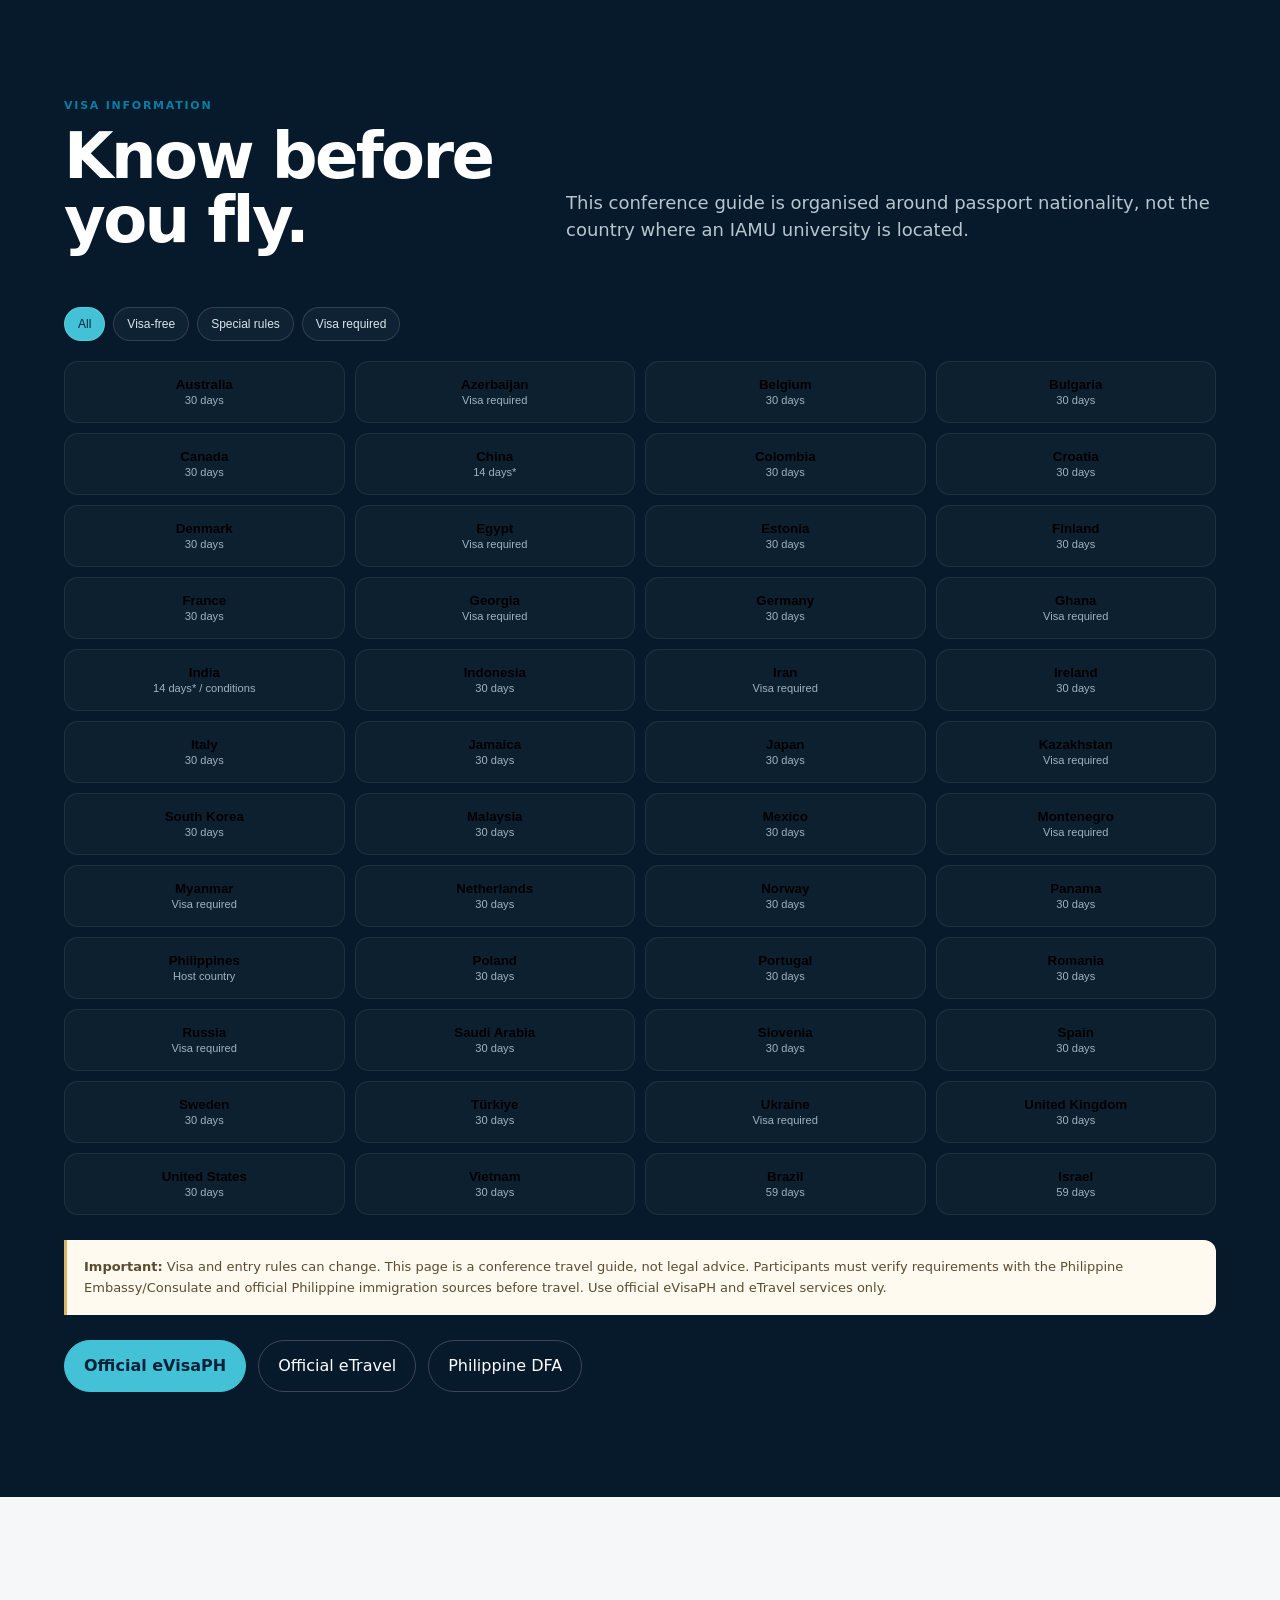
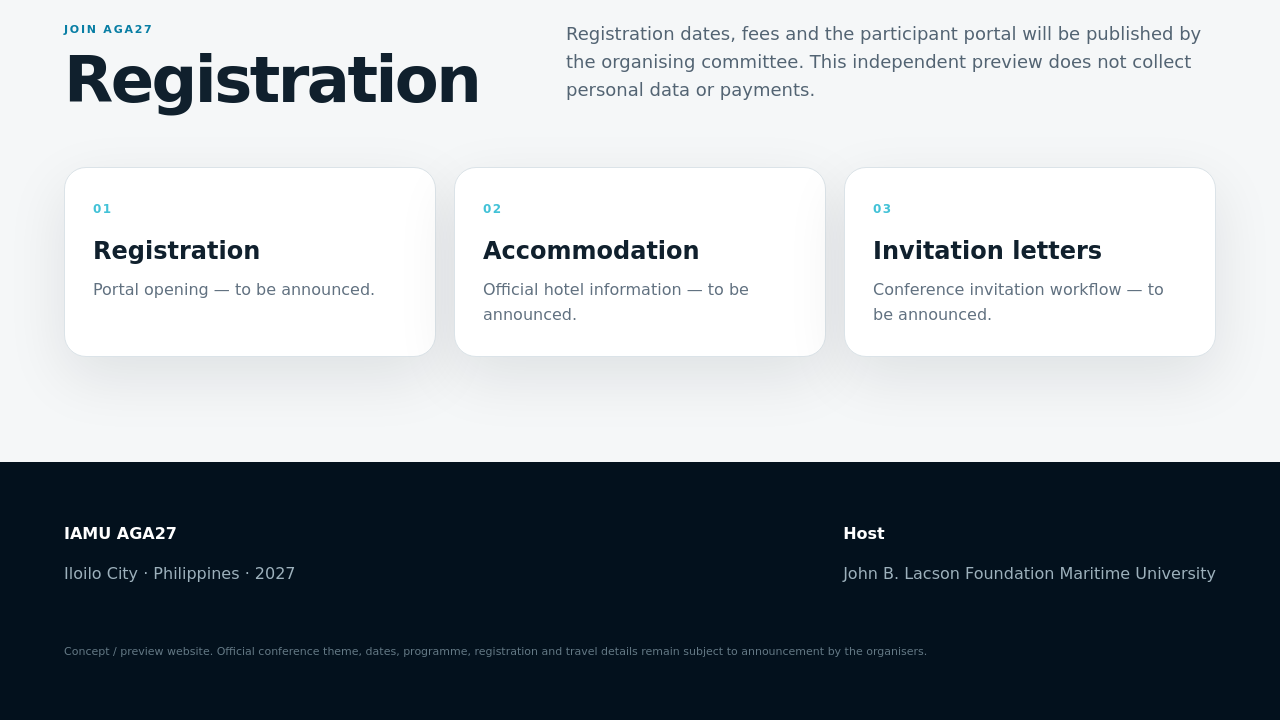
==== commit 30f72273: "Improve AGA27 preview with official dates, theme and mobile navigation" ====
--- a/index.html
+++ b/index.html
@@ -14,7 +14,7 @@
 </style>
 </head>
 <body>
-<nav class="nav" id="nav"><a class="brand" href="#top"><span class="mark"></span><span>IAMU AGA27</span></a><div class="links"><a href="#about">ABOUT</a><a href="#programme">PROGRAMME</a><a href="#papers">CALL FOR PAPERS</a><a href="#travel">TRAVEL</a><a href="visa-map.html">VISA MAP</a><a class="cta" href="#registration">REGISTRATION</a></div><button class="menu" aria-label="Menu">☰</button></nav>
+<nav class="nav" id="nav"><a class="brand" href="#top"><span class="mark"></span><span>IAMU AGA27</span></a><div class="links"><a href="#about">ABOUT</a><a href="#programme">PROGRAMME</a><a href="#papers">CALL FOR PAPERS</a><a href="#travel">TRAVEL</a><a href="visa-map.html">VISA MAP</a><a class="cta" href="#registration">REGISTRATION</a></div><button class="menu" aria-label="Toggle navigation" aria-expanded="false">☰</button></nav>
 
 <header class="hero" id="top"><div class="hero-grid"><div class="eyebrow">International Association of Maritime Universities</div><h1>AGA27<span>Iloilo City · Philippines · October 2027</span></h1><div class="hero-meta"><div><strong>HOST</strong>John B. Lacson Foundation Maritime University</div><div><strong>DESTINATION</strong>Iloilo City, Philippines</div><div><strong>STATUS</strong>Conference details TBA</div></div><div class="hero-bottom"><div class="buttons"><a class="btn primary" href="#programme">Explore AGA27</a><a class="btn" href="#travel">Travel to Iloilo</a></div><div class="scroll">Scroll to discover ↓</div></div></div></header>
 
@@ -30,7 +30,7 @@
 
 <section class="section dark" id="visa"><div class="wrap"><div class="section-head"><div><div class="kicker">Visa information</div><h2>Know before you fly.</h2></div><p class="lead">This conference guide is organised around passport nationality, not the country where an IAMU university is located.</p></div><div class="filters"><button class="filter active" data-filter="all">All</button><button class="filter" data-filter="free">Visa-free</button><button class="filter" data-filter="special">Special rules</button><button class="filter" data-filter="required">Visa required</button></div><div class="country-grid" id="countries"></div><div class="notice"><b>Important:</b> Visa and entry rules can change. This page is a conference travel guide, not legal advice. Participants must verify requirements with the Philippine Embassy/Consulate and official Philippine immigration sources before travel. Use official eVisaPH and eTravel services only.</div><div class="buttons"><a class="btn primary" href="https://evisa.gov.ph/" target="_blank" rel="noopener">Official eVisaPH</a><a class="btn" href="https://etravel.gov.ph/" target="_blank" rel="noopener">Official eTravel</a><a class="btn" href="https://dfa.gov.ph/" target="_blank" rel="noopener">Philippine DFA</a></div></div></section>
 
-<section class="section" id="registration"><div class="wrap"><div class="section-head"><div><div class="kicker">Join AGA27</div><h2>Registration</h2></div><p class="lead">Registration dates, fees and the participant portal will be published by the organising committee. No payment is requested on this preview site.</p></div><div class="cards"><article class="card"><span class="num">01</span><h3>Registration</h3><p>Portal opening — to be announced.</p></article><article class="card"><span class="num">02</span><h3>Accommodation</h3><p>Official hotel information — to be announced.</p></article><article class="card"><span class="num">03</span><h3>Invitation letters</h3><p>Conference invitation workflow — to be announced.</p></article></div></div></section>
+<section class="section" id="registration"><div class="wrap"><div class="section-head"><div><div class="kicker">Join AGA27</div><h2>Registration</h2></div><p class="lead">Registration dates, fees and the participant portal will be published by the organising committee. This independent preview does not collect personal data or payments.</p></div><div class="cards"><article class="card"><span class="num">01</span><h3>Registration</h3><p>Portal opening — to be announced.</p></article><article class="card"><span class="num">02</span><h3>Accommodation</h3><p>Official hotel information — to be announced.</p></article><article class="card"><span class="num">03</span><h3>Invitation letters</h3><p>Conference invitation workflow — to be announced.</p></article></div></div></section>
 
 <footer class="footer"><div class="footer-grid"><div><strong>IAMU AGA27</strong><p>Iloilo City · Philippines · 2027</p></div><div><strong>Host</strong><p>John B. Lacson Foundation Maritime University</p></div></div><div class="fine">Concept / preview website. Official conference theme, dates, programme, registration and travel details remain subject to announcement by the organisers.</div></footer>
 <script>
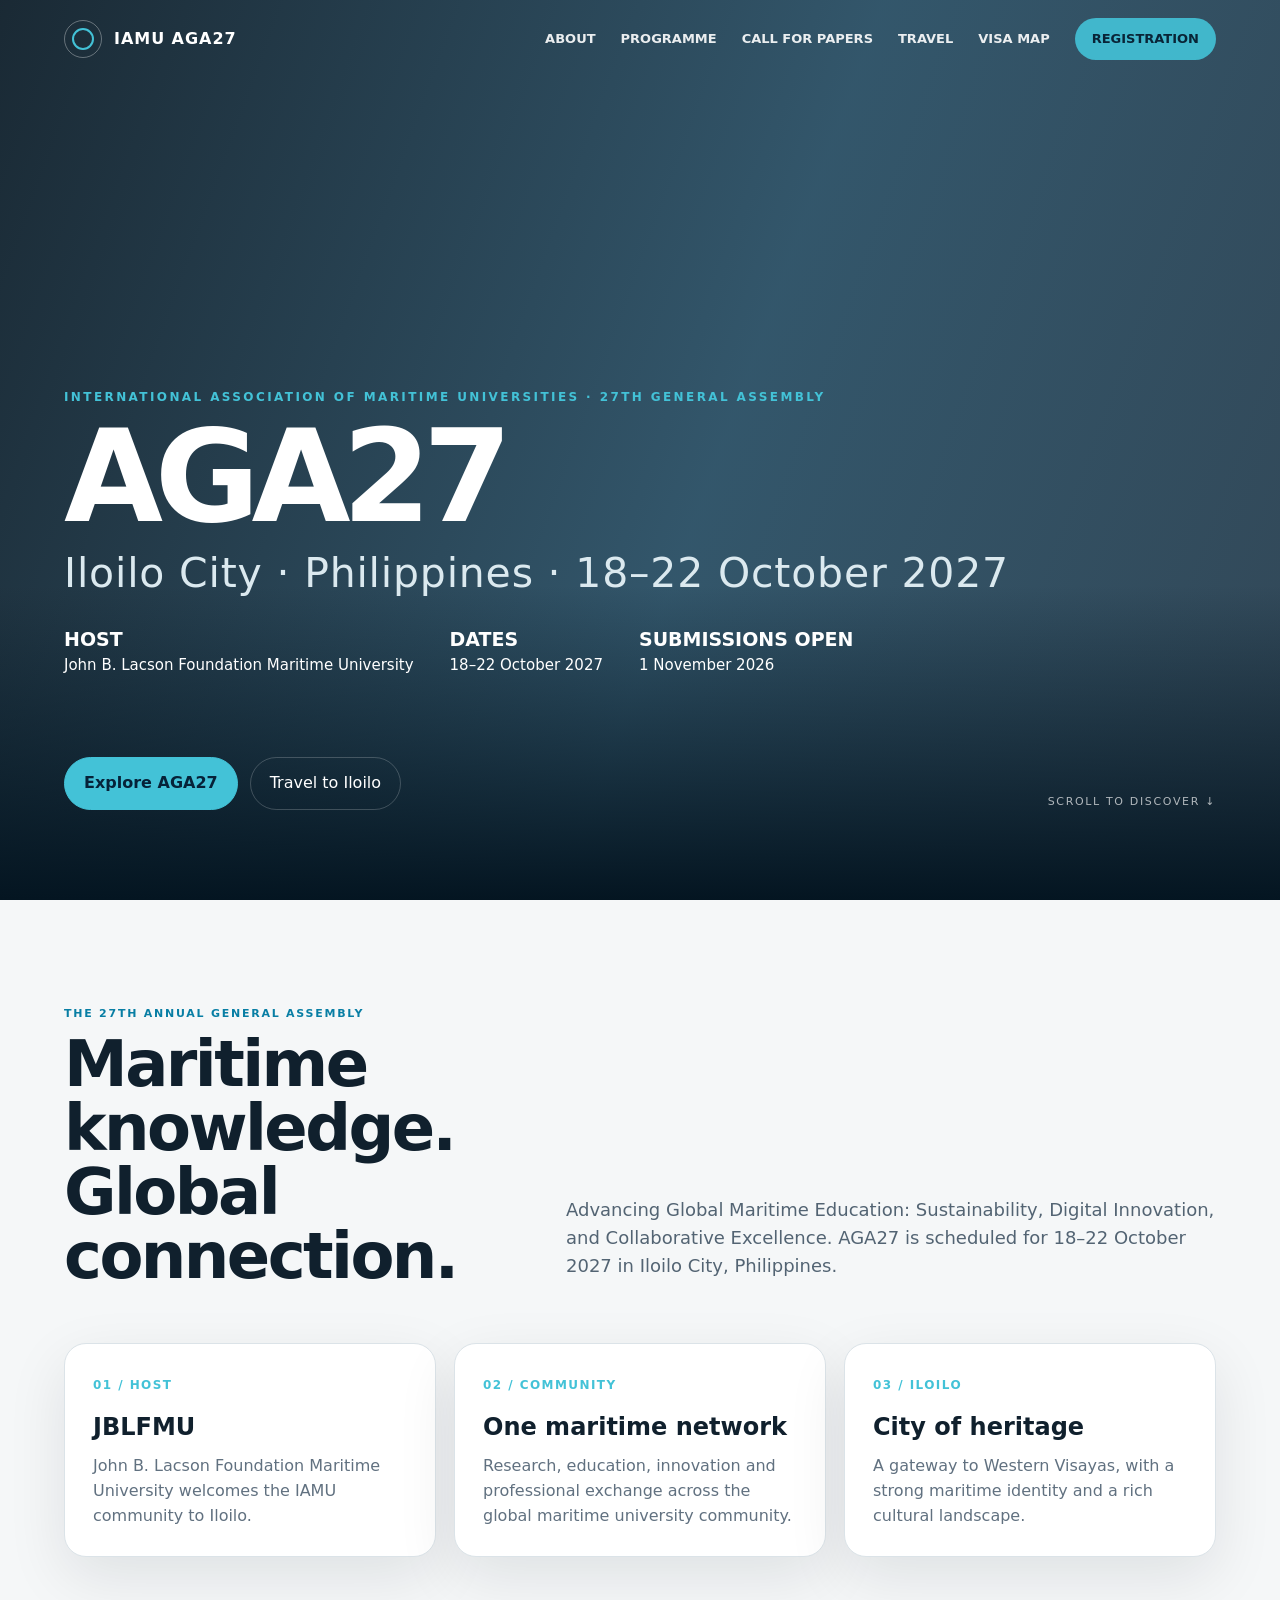
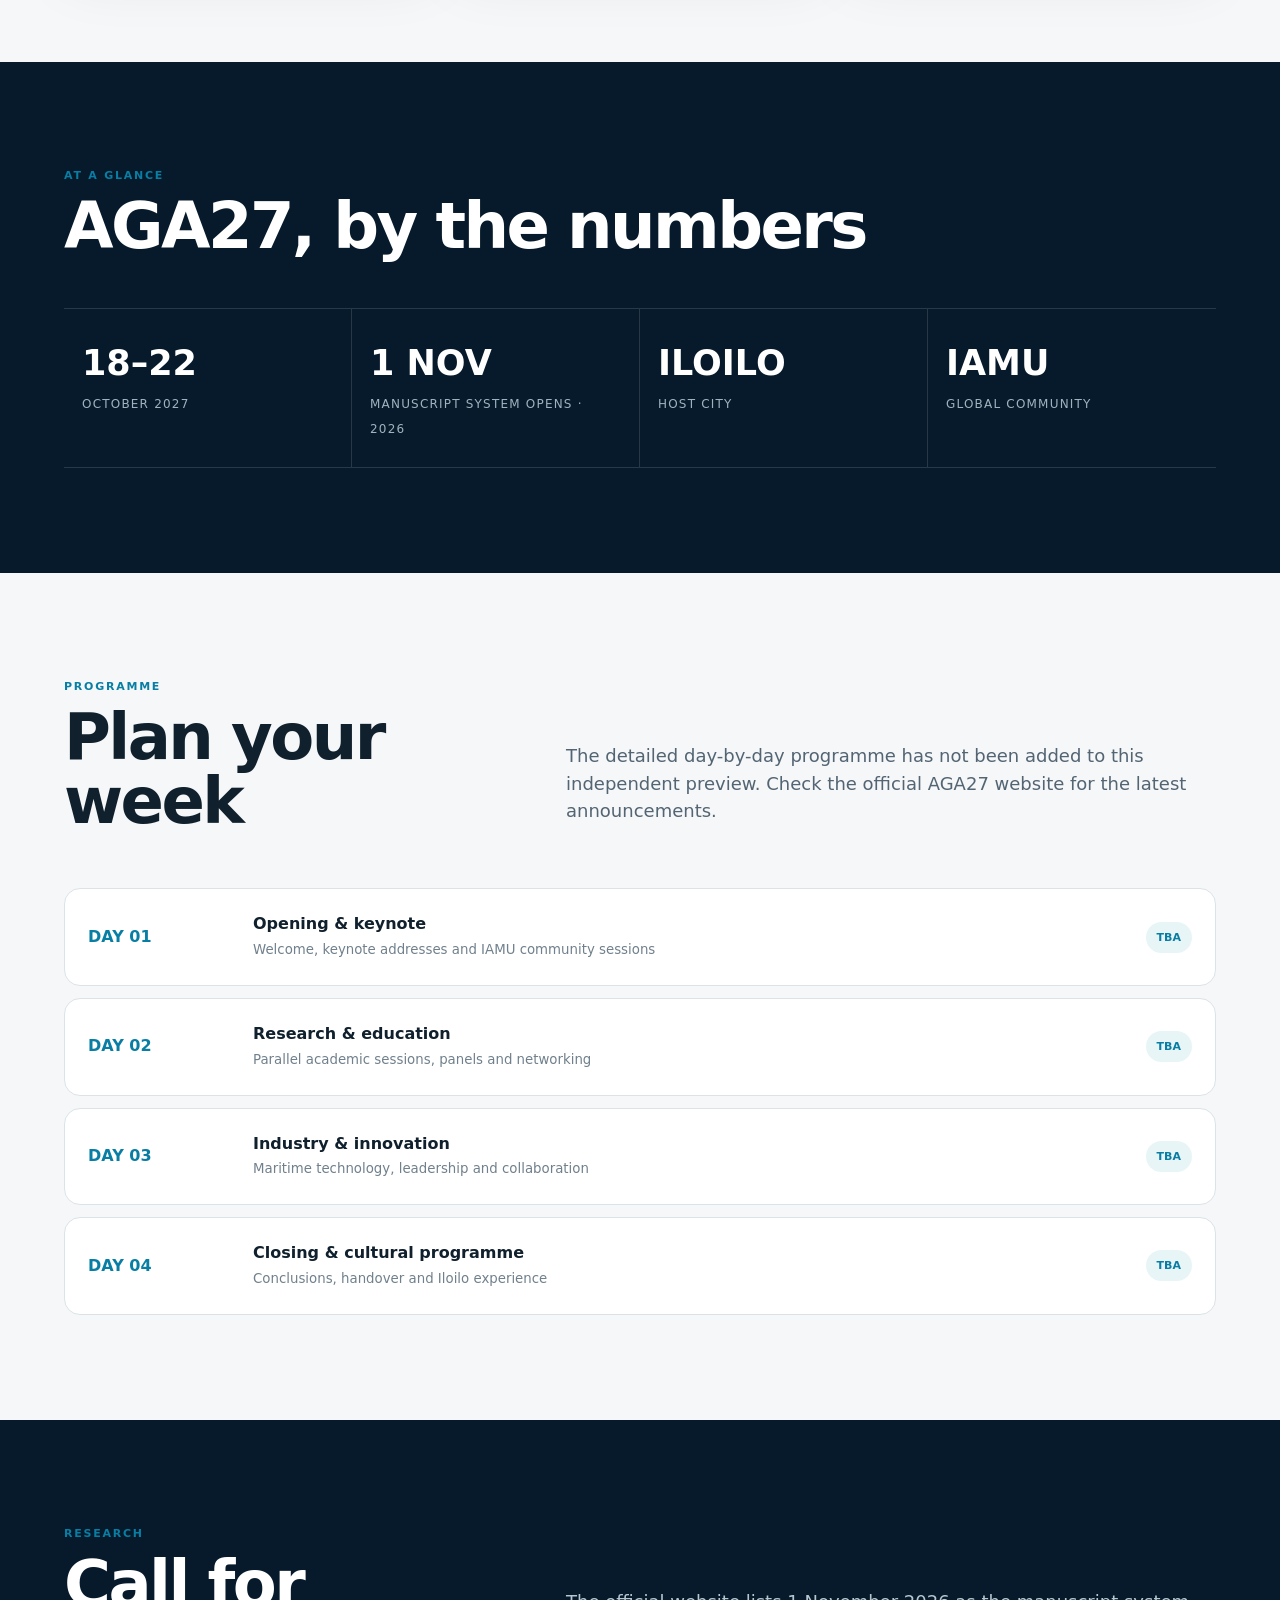
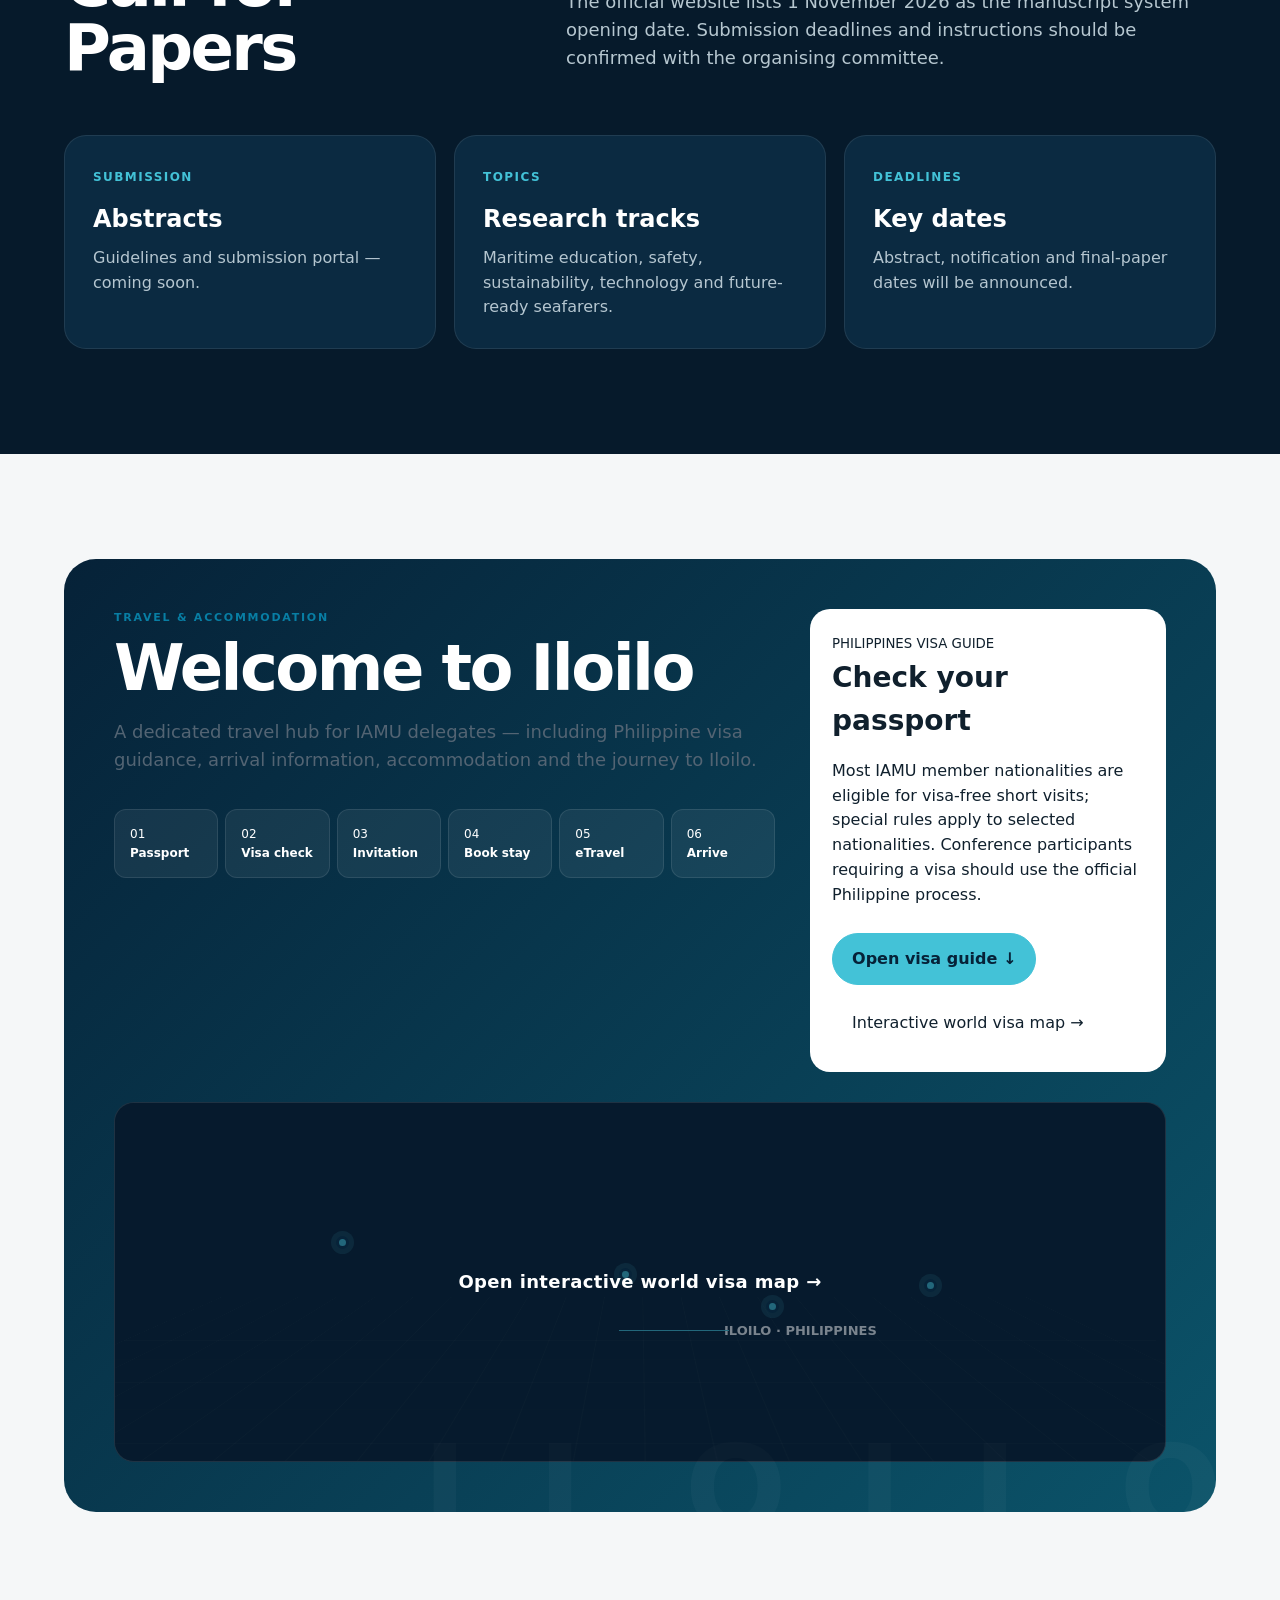
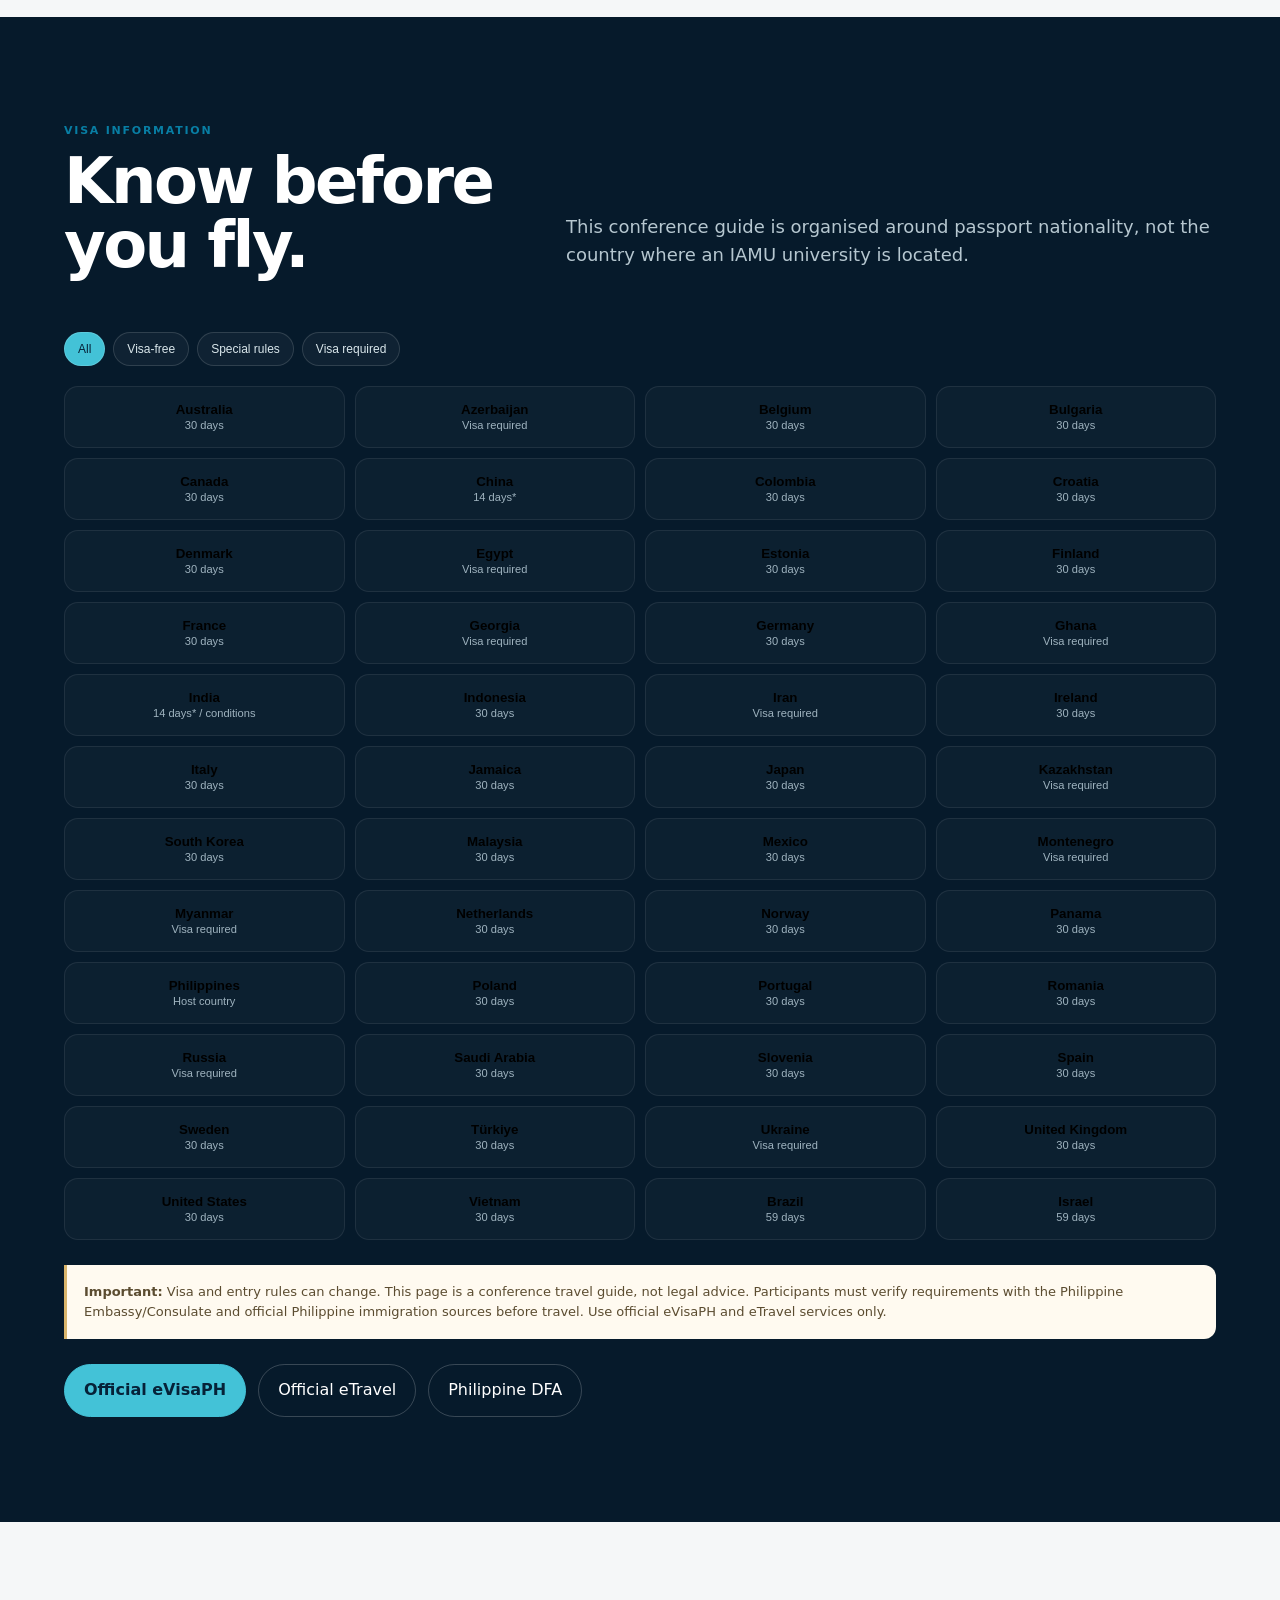
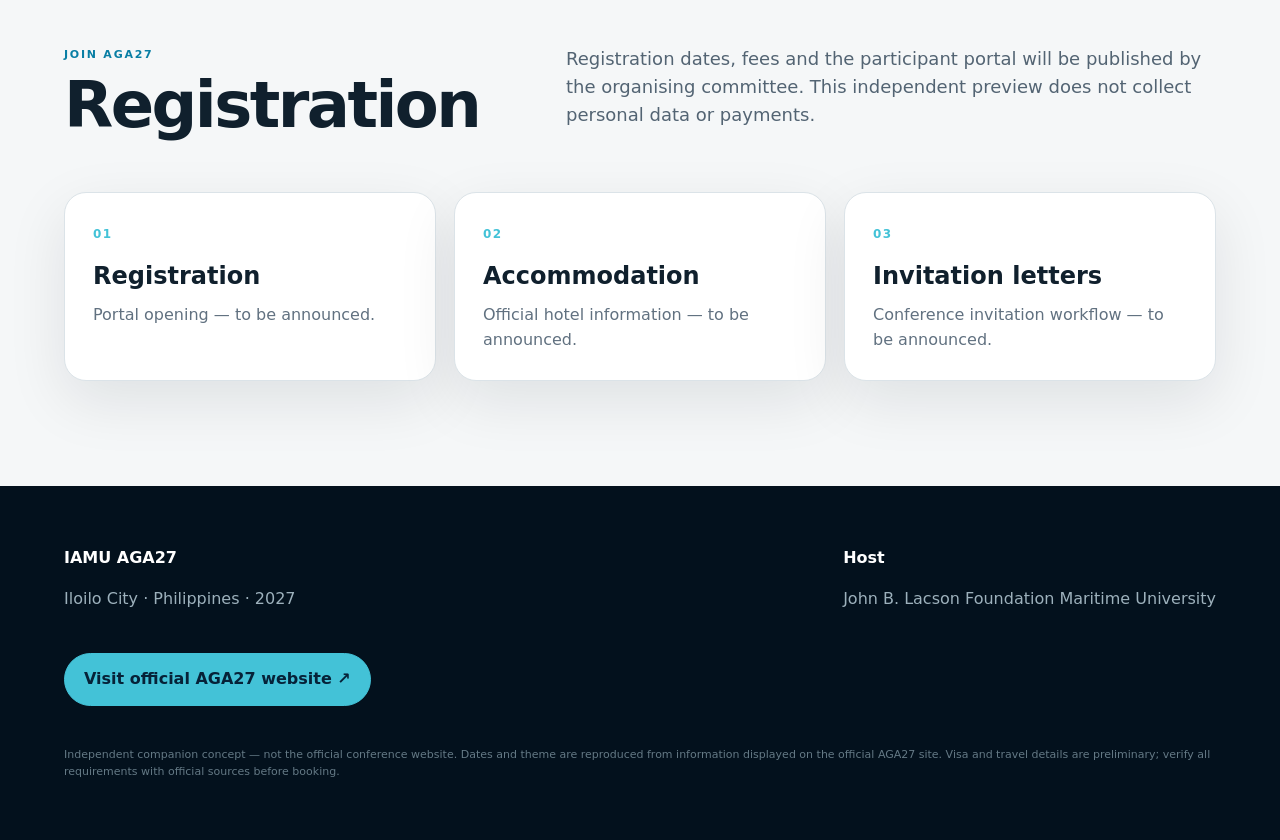
==== commit 95bfdf16: "Refresh AGA27 concept with official dates, theme and mobile navigation" ====
--- a/index.html
+++ b/index.html
@@ -8,23 +8,23 @@
 <title>IAMU AGA27 — Iloilo City 2027</title>
 <style>
 :root{--navy:#061a2b;--navy2:#0a2941;--blue:#087ea4;--cyan:#43c2d7;--gold:#d9b56c;--ink:#10202d;--muted:#617180;--paper:#f5f7f8;--white:#fff;--line:#dbe3e8;--shadow:0 20px 60px #03142118;--radius:22px}
-*{box-sizing:border-box}html{scroll-behavior:smooth}body{margin:0;font-family:Inter,ui-sans-serif,system-ui,-apple-system,BlinkMacSystemFont,"Segoe UI",sans-serif;color:var(--ink);background:var(--paper);line-height:1.55}a{color:inherit;text-decoration:none}.nav{position:fixed;z-index:50;top:0;left:0;right:0;padding:18px 5vw;display:flex;align-items:center;justify-content:space-between;transition:.3s;color:#fff}.nav.scrolled{background:#061a2bed;backdrop-filter:blur(16px);padding-block:12px;box-shadow:0 8px 30px #0003}.brand{display:flex;align-items:center;gap:12px;font-weight:800;letter-spacing:.06em}.mark{width:38px;height:38px;border:1px solid #ffffff55;border-radius:50%;display:grid;place-items:center;position:relative}.mark:before{content:"";width:18px;height:18px;border:2px solid var(--cyan);border-radius:50%}.links{display:flex;gap:25px;font-size:13px;font-weight:650;align-items:center}.links a{opacity:.9}.links a:hover{color:var(--cyan)}.cta{background:var(--cyan);color:#052032!important;padding:11px 17px;border-radius:999px}.menu{display:none;background:none;border:0;color:white;font-size:27px}
-.hero{min-height:100vh;background:linear-gradient(110deg,#041521e8,#07324bd0 55%,#062033d0),url("https://images.unsplash.com/photo-1500534623283-312aade485b7?auto=format&fit=crop&w=2200&q=85") center/cover;display:flex;align-items:end;color:#fff;position:relative;overflow:hidden}.hero:after{content:"";position:absolute;inset:auto 0 0;height:35%;background:linear-gradient(transparent,#041521)}.hero-grid{position:relative;z-index:2;width:min(1180px,90%);margin:0 auto;padding:150px 0 90px}.eyebrow{font-size:12px;letter-spacing:.2em;text-transform:uppercase;color:var(--cyan);font-weight:800}.hero h1{font-size:clamp(58px,10vw,142px);line-height:.82;margin:18px 0 28px;letter-spacing:-.065em}.hero h1 span{display:block;font-size:.32em;letter-spacing:.02em;line-height:1.1;color:#dbe9ef;font-weight:500;margin-top:22px}.hero-meta{display:flex;gap:36px;flex-wrap:wrap;font-size:15px}.hero-meta strong{display:block;font-size:19px;color:#fff}.hero-bottom{margin-top:55px;display:flex;justify-content:space-between;align-items:end;gap:25px}.scroll{font-size:11px;letter-spacing:.15em;text-transform:uppercase;color:#ffffffaa}.section{padding:105px 5vw}.wrap{width:min(1180px,100%);margin:auto}.section-head{display:flex;justify-content:space-between;gap:40px;align-items:end;margin-bottom:45px}.kicker{color:var(--blue);text-transform:uppercase;letter-spacing:.16em;font-weight:800;font-size:11px}.section h2{font-size:clamp(35px,5vw,64px);line-height:1;margin:10px 0;letter-spacing:-.04em}.lead{max-width:650px;color:#536473;font-size:18px}.dark{background:var(--navy);color:#fff}.dark .lead{color:#b6c7d0}.cards{display:grid;grid-template-columns:repeat(3,1fr);gap:18px}.card{background:#fff;border:1px solid var(--line);padding:28px;border-radius:var(--radius);box-shadow:var(--shadow)}.dark .card{background:#0b2a41;border-color:#ffffff16;box-shadow:none}.num{font-size:12px;color:var(--cyan);letter-spacing:.12em;font-weight:800}.card h3{font-size:24px;margin:12px 0 8px}.card p{color:#617180;margin:0}.dark .card p{color:#b5c6d0}.stats{display:grid;grid-template-columns:repeat(4,1fr);border-top:1px solid #ffffff22;border-bottom:1px solid #ffffff22;margin-top:50px}.stat{padding:27px 18px;border-right:1px solid #ffffff22}.stat:last-child{border:0}.stat b{font-size:35px;display:block}.stat span{font-size:12px;color:#9fb3bf;text-transform:uppercase;letter-spacing:.1em}.timeline{display:grid;gap:12px}.event{display:grid;grid-template-columns:140px 1fr auto;gap:25px;align-items:center;background:#fff;border:1px solid var(--line);padding:23px;border-radius:16px}.date{font-weight:800;color:var(--blue)}.event small{color:#70808c}.pill{padding:7px 11px;border-radius:999px;background:#e8f5f7;color:#087ea4;font-size:11px;font-weight:800}.travel{background:linear-gradient(135deg,#062238,#0b5369);color:white;border-radius:32px;padding:50px;position:relative;overflow:hidden}.travel:after{content:"I L O I L O";position:absolute;right:-20px;bottom:-70px;font-size:120px;font-weight:900;color:#ffffff08;letter-spacing:.12em}.travel-grid{display:grid;grid-template-columns:1.3fr .7fr;gap:35px;position:relative;z-index:2}.flow{display:grid;grid-template-columns:repeat(6,1fr);gap:7px;margin-top:35px}.flow div{background:#ffffff10;border:1px solid #ffffff18;padding:15px;border-radius:12px;font-size:12px}.visa{background:#fff;border-radius:20px;padding:22px;color:var(--ink)}.visa b{font-size:28px}.mapbox{margin-top:30px;background:#081d2f;border:1px solid #ffffff18;border-radius:20px;min-height:360px;position:relative;overflow:hidden}.maplines{position:absolute;inset:0;background-image:linear-gradient(#ffffff09 1px,transparent 1px),linear-gradient(90deg,#ffffff09 1px,transparent 1px);background-size:48px 48px;transform:perspective(500px) rotateX(55deg) scale(1.5);transform-origin:center bottom}.mapdots{position:absolute;inset:0}.dot{position:absolute;width:13px;height:13px;background:var(--cyan);border:3px solid #083049;border-radius:50%;box-shadow:0 0 0 5px #43c2d733}.maplabel{position:absolute;left:58%;top:61%;color:#fff;font-weight:800;font-size:13px}.maplabel:after{content:"";position:absolute;width:110px;height:1px;background:#43c2d7;left:-105px;top:9px}.filters{display:flex;gap:8px;flex-wrap:wrap;margin:20px 0}.filter{border:1px solid #ffffff22;background:#ffffff0a;color:#d9e6eb;padding:9px 13px;border-radius:999px;cursor:pointer;font-size:12px}.filter.active{background:var(--cyan);color:#062238}.country-grid{display:grid;grid-template-columns:repeat(4,1fr);gap:10px}.country{padding:15px;border:1px solid #ffffff14;background:#ffffff07;border-radius:14px;cursor:pointer}.country:hover{background:#ffffff12}.country strong{display:block}.country small{color:#9fb3bf}.notice{padding:17px;border-left:3px solid var(--gold);background:#fffaf0;color:#5b4c30;border-radius:0 12px 12px 0;margin-top:25px;font-size:13px}.buttons{display:flex;gap:12px;flex-wrap:wrap;margin-top:25px}.btn{display:inline-flex;padding:13px 19px;border-radius:999px;border:1px solid #ffffff33}.btn.primary{background:var(--cyan);border-color:var(--cyan);color:#062238;font-weight:800}.footer{background:#03111d;color:#9db1bc;padding:60px 5vw}.footer-grid{display:flex;justify-content:space-between;gap:30px}.footer strong{color:#fff}.fine{font-size:11px;color:#647985;margin-top:40px}
-@media(max-width:800px){.links{display:none}.menu{display:block}.cards{grid-template-columns:1fr}.stats{grid-template-columns:1fr 1fr}.stat:nth-child(2){border-right:0}.travel-grid{grid-template-columns:1fr}.flow{grid-template-columns:1fr 1fr}.country-grid{grid-template-columns:1fr 1fr}.event{grid-template-columns:1fr;gap:7px}.hero h1{font-size:62px}.section{padding:75px 5vw}.travel{padding:30px 22px}.section-head{display:block}.footer-grid{display:block}}
+*{box-sizing:border-box}html{scroll-behavior:smooth}body{margin:0;font-family:Inter,ui-sans-serif,system-ui,-apple-system,BlinkMacSystemFont,"Segoe UI",sans-serif;color:var(--ink);background:var(--paper);line-height:1.55}a{color:inherit;text-decoration:none}.nav{position:fixed;z-index:50;top:0;left:0;right:0;padding:18px 5vw;display:flex;align-items:center;justify-content:space-between;transition:.3s;color:#fff}.nav.scrolled{background:#061a2bed;backdrop-filter:blur(16px);padding-block:12px;box-shadow:0 8px 30px #0003}.brand{display:flex;align-items:center;gap:12px;font-weight:800;letter-spacing:.06em}.mark{width:38px;height:38px;border:1px solid #ffffff55;border-radius:50%;display:grid;place-items:center;position:relative}.mark:before{content:"";width:18px;height:18px;border:2px solid var(--cyan);border-radius:50%}.links{display:flex;gap:25px;font-size:13px;font-weight:650;align-items:center}.links a{opacity:.9}.links a:hover{color:var(--cyan)}.cta{background:var(--cyan);color:#052032!important;padding:11px 17px;border-radius:999px}.menu{display:none;background:none;border:0;color:white;font-size:27px;cursor:pointer}.links.open{display:flex}
+.hero{min-height:100vh;background:linear-gradient(110deg,#041521e8,#07324bd0 55%,#062033d0),url("https://images.unsplash.com/photo-1500375592092-40eb2168fd21?auto=format&fit=crop&w=2200&q=85") center/cover;display:flex;align-items:end;color:#fff;position:relative;overflow:hidden}.hero:after{content:"";position:absolute;inset:auto 0 0;height:35%;background:linear-gradient(transparent,#041521)}.hero-grid{position:relative;z-index:2;width:min(1180px,90%);margin:0 auto;padding:150px 0 90px}.eyebrow{font-size:12px;letter-spacing:.2em;text-transform:uppercase;color:var(--cyan);font-weight:800}.hero h1{font-size:clamp(58px,10vw,142px);line-height:.82;margin:18px 0 28px;letter-spacing:-.065em}.hero h1 span{display:block;font-size:.32em;letter-spacing:.02em;line-height:1.1;color:#dbe9ef;font-weight:500;margin-top:22px}.hero-meta{display:flex;gap:36px;flex-wrap:wrap;font-size:15px}.hero-meta strong{display:block;font-size:19px;color:#fff}.hero-bottom{margin-top:55px;display:flex;justify-content:space-between;align-items:end;gap:25px}.scroll{font-size:11px;letter-spacing:.15em;text-transform:uppercase;color:#ffffffaa}.section{padding:105px 5vw}.wrap{width:min(1180px,100%);margin:auto}.section-head{display:flex;justify-content:space-between;gap:40px;align-items:end;margin-bottom:45px}.kicker{color:var(--blue);text-transform:uppercase;letter-spacing:.16em;font-weight:800;font-size:11px}.section h2{font-size:clamp(35px,5vw,64px);line-height:1;margin:10px 0;letter-spacing:-.04em}.lead{max-width:650px;color:#536473;font-size:18px}.dark{background:var(--navy);color:#fff}.dark .lead{color:#b6c7d0}.cards{display:grid;grid-template-columns:repeat(3,1fr);gap:18px}.card{background:#fff;border:1px solid var(--line);padding:28px;border-radius:var(--radius);box-shadow:var(--shadow)}.dark .card{background:#0b2a41;border-color:#ffffff16;box-shadow:none}.num{font-size:12px;color:var(--cyan);letter-spacing:.12em;font-weight:800}.card h3{font-size:24px;margin:12px 0 8px}.card p{color:#617180;margin:0}.dark .card p{color:#b5c6d0}.stats{display:grid;grid-template-columns:repeat(4,1fr);border-top:1px solid #ffffff22;border-bottom:1px solid #ffffff22;margin-top:50px}.stat{padding:27px 18px;border-right:1px solid #ffffff22}.stat:last-child{border:0}.stat b{font-size:35px;display:block}.stat span{font-size:12px;color:#9fb3bf;text-transform:uppercase;letter-spacing:.1em}.timeline{display:grid;gap:12px}.event{display:grid;grid-template-columns:140px 1fr auto;gap:25px;align-items:center;background:#fff;border:1px solid var(--line);padding:23px;border-radius:16px}.date{font-weight:800;color:var(--blue)}.event small{color:#70808c}.pill{padding:7px 11px;border-radius:999px;background:#e8f5f7;color:#087ea4;font-size:11px;font-weight:800}.travel{background:linear-gradient(135deg,#062238,#0b5369);color:white;border-radius:32px;padding:50px;position:relative;overflow:hidden}.travel:after{content:"I L O I L O";position:absolute;right:-20px;bottom:-70px;font-size:120px;font-weight:900;color:#ffffff08;letter-spacing:.12em}.travel-grid{display:grid;grid-template-columns:1.3fr .7fr;gap:35px;position:relative;z-index:2}.flow{display:grid;grid-template-columns:repeat(6,1fr);gap:7px;margin-top:35px}.flow div{background:#ffffff10;border:1px solid #ffffff18;padding:15px;border-radius:12px;font-size:12px}.visa{background:#fff;border-radius:20px;padding:22px;color:var(--ink)}.visa b{font-size:28px}.mapbox{margin-top:30px;background:#081d2f;border:1px solid #ffffff18;border-radius:20px;min-height:360px;position:relative;overflow:hidden}.maplines{position:absolute;inset:0;background-image:linear-gradient(#ffffff09 1px,transparent 1px),linear-gradient(90deg,#ffffff09 1px,transparent 1px);background-size:48px 48px;transform:perspective(500px) rotateX(55deg) scale(1.5);transform-origin:center bottom}.mapdots{position:absolute;inset:0}.dot{position:absolute;width:13px;height:13px;background:var(--cyan);border:3px solid #083049;border-radius:50%;box-shadow:0 0 0 5px #43c2d733}.maplabel{position:absolute;left:58%;top:61%;color:#fff;font-weight:800;font-size:13px}.maplabel:after{content:"";position:absolute;width:110px;height:1px;background:#43c2d7;left:-105px;top:9px}.filters{display:flex;gap:8px;flex-wrap:wrap;margin:20px 0}.filter{border:1px solid #ffffff22;background:#ffffff0a;color:#d9e6eb;padding:9px 13px;border-radius:999px;cursor:pointer;font-size:12px}.filter.active{background:var(--cyan);color:#062238}.country-grid{display:grid;grid-template-columns:repeat(4,1fr);gap:10px}.country{padding:15px;border:1px solid #ffffff14;background:#ffffff07;border-radius:14px;cursor:pointer}.country:hover{background:#ffffff12}.country strong{display:block}.country small{color:#9fb3bf}.notice{padding:17px;border-left:3px solid var(--gold);background:#fffaf0;color:#5b4c30;border-radius:0 12px 12px 0;margin-top:25px;font-size:13px}.buttons{display:flex;gap:12px;flex-wrap:wrap;margin-top:25px}.btn{display:inline-flex;padding:13px 19px;border-radius:999px;border:1px solid #ffffff33}.btn.primary{background:var(--cyan);border-color:var(--cyan);color:#062238;font-weight:800}.footer{background:#03111d;color:#9db1bc;padding:60px 5vw}.footer-grid{display:flex;justify-content:space-between;gap:30px}.footer strong{color:#fff}.fine{font-size:11px;color:#647985;margin-top:40px}
+@media(max-width:800px){.links{display:none;position:absolute;top:68px;left:5vw;right:5vw;padding:18px;background:#061a2bf5;border:1px solid #ffffff20;border-radius:18px;box-shadow:0 20px 50px #0005;flex-direction:column;align-items:stretch;gap:0}.links.open{display:flex}.links a{padding:12px 8px;border-bottom:1px solid #ffffff16}.links a:last-child{border-bottom:0}.menu{display:block}.cards{grid-template-columns:1fr}.stats{grid-template-columns:1fr 1fr}.stat:nth-child(2){border-right:0}.travel-grid{grid-template-columns:1fr}.flow{grid-template-columns:1fr 1fr}.country-grid{grid-template-columns:1fr 1fr}.event{grid-template-columns:1fr;gap:7px}.hero h1{font-size:62px}.section{padding:75px 5vw}.travel{padding:30px 22px}.section-head{display:block}.footer-grid{display:block}}
 </style>
 </head>
 <body>
 <nav class="nav" id="nav"><a class="brand" href="#top"><span class="mark"></span><span>IAMU AGA27</span></a><div class="links"><a href="#about">ABOUT</a><a href="#programme">PROGRAMME</a><a href="#papers">CALL FOR PAPERS</a><a href="#travel">TRAVEL</a><a href="visa-map.html">VISA MAP</a><a class="cta" href="#registration">REGISTRATION</a></div><button class="menu" aria-label="Toggle navigation" aria-expanded="false">☰</button></nav>
 
-<header class="hero" id="top"><div class="hero-grid"><div class="eyebrow">International Association of Maritime Universities</div><h1>AGA27<span>Iloilo City · Philippines · October 2027</span></h1><div class="hero-meta"><div><strong>HOST</strong>John B. Lacson Foundation Maritime University</div><div><strong>DESTINATION</strong>Iloilo City, Philippines</div><div><strong>STATUS</strong>Conference details TBA</div></div><div class="hero-bottom"><div class="buttons"><a class="btn primary" href="#programme">Explore AGA27</a><a class="btn" href="#travel">Travel to Iloilo</a></div><div class="scroll">Scroll to discover ↓</div></div></div></header>
+<header class="hero" id="top"><div class="hero-grid"><div class="eyebrow">International Association of Maritime Universities · 27th General Assembly</div><h1>AGA27<span>Iloilo City · Philippines · 18–22 October 2027</span></h1><div class="hero-meta"><div><strong>HOST</strong>John B. Lacson Foundation Maritime University</div><div><strong>DATES</strong>18–22 October 2027</div><div><strong>SUBMISSIONS OPEN</strong>1 November 2026</div></div><div class="hero-bottom"><div class="buttons"><a class="btn primary" href="#programme">Explore AGA27</a><a class="btn" href="#travel">Travel to Iloilo</a></div><div class="scroll">Scroll to discover ↓</div></div></div></header>
 
-<section class="section" id="about"><div class="wrap"><div class="section-head"><div><div class="kicker">A new chapter</div><h2>Maritime knowledge.<br>Global connection.</h2></div><p class="lead">IAMU AGA27 brings maritime universities and industry partners together in Iloilo City. Official theme, exact dates and detailed programme will be announced by the host.</p></div><div class="cards"><article class="card"><span class="num">01 / HOST</span><h3>JBLFMU</h3><p>John B. Lacson Foundation Maritime University welcomes the IAMU community to Iloilo.</p></article><article class="card"><span class="num">02 / COMMUNITY</span><h3>One maritime network</h3><p>Research, education, innovation and professional exchange across the global maritime university community.</p></article><article class="card"><span class="num">03 / ILOILO</span><h3>City of heritage</h3><p>A gateway to Western Visayas, with a strong maritime identity and a rich cultural landscape.</p></article></div></div></section>
+<section class="section" id="about"><div class="wrap"><div class="section-head"><div><div class="kicker">The 27th Annual General Assembly</div><h2>Maritime knowledge.<br>Global connection.</h2></div><p class="lead">Advancing Global Maritime Education: Sustainability, Digital Innovation, and Collaborative Excellence. AGA27 is scheduled for 18–22 October 2027 in Iloilo City, Philippines.</p></div><div class="cards"><article class="card"><span class="num">01 / HOST</span><h3>JBLFMU</h3><p>John B. Lacson Foundation Maritime University welcomes the IAMU community to Iloilo.</p></article><article class="card"><span class="num">02 / COMMUNITY</span><h3>One maritime network</h3><p>Research, education, innovation and professional exchange across the global maritime university community.</p></article><article class="card"><span class="num">03 / ILOILO</span><h3>City of heritage</h3><p>A gateway to Western Visayas, with a strong maritime identity and a rich cultural landscape.</p></article></div></div></section>
 
-<section class="section dark"><div class="wrap"><div class="kicker">At a glance</div><h2>AGA27, by the numbers</h2><div class="stats"><div class="stat"><b>2027</b><span>Conference year</span></div><div class="stat"><b>OCT</b><span>Expected month</span></div><div class="stat"><b>ILOILO</b><span>Host city</span></div><div class="stat"><b>IAMU</b><span>Global community</span></div></div></div></section>
+<section class="section dark"><div class="wrap"><div class="kicker">At a glance</div><h2>AGA27, by the numbers</h2><div class="stats"><div class="stat"><b>18–22</b><span>October 2027</span></div><div class="stat"><b>1 NOV</b><span>Manuscript system opens · 2026</span></div><div class="stat"><b>ILOILO</b><span>Host city</span></div><div class="stat"><b>IAMU</b><span>Global community</span></div></div></div></section>
 
-<section class="section" id="programme"><div class="wrap"><div class="section-head"><div><div class="kicker">Programme</div><h2>What to expect</h2></div><p class="lead">The official schedule is coming soon. This preview shows the structure prepared for the conference portal.</p></div><div class="timeline"><div class="event"><div class="date">DAY 01</div><div><b>Opening & keynote</b><br><small>Welcome, keynote addresses and IAMU community sessions</small></div><span class="pill">TBA</span></div><div class="event"><div class="date">DAY 02</div><div><b>Research & education</b><br><small>Parallel academic sessions, panels and networking</small></div><span class="pill">TBA</span></div><div class="event"><div class="date">DAY 03</div><div><b>Industry & innovation</b><br><small>Maritime technology, leadership and collaboration</small></div><span class="pill">TBA</span></div><div class="event"><div class="date">DAY 04</div><div><b>Closing & cultural programme</b><br><small>Conclusions, handover and Iloilo experience</small></div><span class="pill">TBA</span></div></div></div></section>
+<section class="section" id="programme"><div class="wrap"><div class="section-head"><div><div class="kicker">Programme</div><h2>Plan your week</h2></div><p class="lead">The detailed day-by-day programme has not been added to this independent preview. Check the official AGA27 website for the latest announcements.</p></div><div class="timeline"><div class="event"><div class="date">DAY 01</div><div><b>Opening & keynote</b><br><small>Welcome, keynote addresses and IAMU community sessions</small></div><span class="pill">TBA</span></div><div class="event"><div class="date">DAY 02</div><div><b>Research & education</b><br><small>Parallel academic sessions, panels and networking</small></div><span class="pill">TBA</span></div><div class="event"><div class="date">DAY 03</div><div><b>Industry & innovation</b><br><small>Maritime technology, leadership and collaboration</small></div><span class="pill">TBA</span></div><div class="event"><div class="date">DAY 04</div><div><b>Closing & cultural programme</b><br><small>Conclusions, handover and Iloilo experience</small></div><span class="pill">TBA</span></div></div></div></section>
 
-<section class="section dark" id="papers"><div class="wrap"><div class="section-head"><div><div class="kicker">Research</div><h2>Call for Papers</h2></div><p class="lead">Submission guidelines, topics, templates and deadlines will be published by the organising committee.</p></div><div class="cards"><article class="card"><span class="num">SUBMISSION</span><h3>Abstracts</h3><p>Guidelines and submission portal — coming soon.</p></article><article class="card"><span class="num">TOPICS</span><h3>Research tracks</h3><p>Maritime education, safety, sustainability, technology and future-ready seafarers.</p></article><article class="card"><span class="num">DEADLINES</span><h3>Key dates</h3><p>Abstract, notification and final-paper dates will be announced.</p></article></div></div></section>
+<section class="section dark" id="papers"><div class="wrap"><div class="section-head"><div><div class="kicker">Research</div><h2>Call for Papers</h2></div><p class="lead">The official website lists 1 November 2026 as the manuscript system opening date. Submission deadlines and instructions should be confirmed with the organising committee.</p></div><div class="cards"><article class="card"><span class="num">SUBMISSION</span><h3>Abstracts</h3><p>Guidelines and submission portal — coming soon.</p></article><article class="card"><span class="num">TOPICS</span><h3>Research tracks</h3><p>Maritime education, safety, sustainability, technology and future-ready seafarers.</p></article><article class="card"><span class="num">DEADLINES</span><h3>Key dates</h3><p>Abstract, notification and final-paper dates will be announced.</p></article></div></div></section>
 
 <section class="section" id="travel"><div class="wrap"><div class="travel"><div class="travel-grid"><div><div class="kicker">Travel & accommodation</div><h2>Welcome to Iloilo</h2><p class="lead">A dedicated travel hub for IAMU delegates — including Philippine visa guidance, arrival information, accommodation and the journey to Iloilo.</p><div class="flow"><div>01<br><b>Passport</b></div><div>02<br><b>Visa check</b></div><div>03<br><b>Invitation</b></div><div>04<br><b>Book stay</b></div><div>05<br><b>eTravel</b></div><div>06<br><b>Arrive</b></div></div></div><div class="visa"><small>PHILIPPINES VISA GUIDE</small><br><b>Check your passport</b><p>Most IAMU member nationalities are eligible for visa-free short visits; special rules apply to selected nationalities. Conference participants requiring a visa should use the official Philippine process.</p><div class="buttons"><a class="btn primary" href="#visa">Open visa guide ↓</a><a class="btn" href="visa-map.html">Interactive world visa map →</a></div></div></div><div class="mapbox" aria-label="Interactive IAMU member visa map"><a href="visa-map.html" style="position:absolute;inset:0;z-index:3;display:grid;place-items:center;color:#fff;background:#061a2b88;font-weight:800;font-size:18px;letter-spacing:.02em">Open interactive world visa map →</a><div class="maplines"></div><div class="mapdots"><i class="dot" style="left:21%;top:37%"></i><i class="dot" style="left:48%;top:46%"></i><i class="dot" style="left:62%;top:55%"></i><i class="dot" style="left:77%;top:49%"></i><div class="maplabel">ILOILO · PHILIPPINES</div></div></div></div></div></section>
 
@@ -32,7 +32,7 @@
 
 <section class="section" id="registration"><div class="wrap"><div class="section-head"><div><div class="kicker">Join AGA27</div><h2>Registration</h2></div><p class="lead">Registration dates, fees and the participant portal will be published by the organising committee. This independent preview does not collect personal data or payments.</p></div><div class="cards"><article class="card"><span class="num">01</span><h3>Registration</h3><p>Portal opening — to be announced.</p></article><article class="card"><span class="num">02</span><h3>Accommodation</h3><p>Official hotel information — to be announced.</p></article><article class="card"><span class="num">03</span><h3>Invitation letters</h3><p>Conference invitation workflow — to be announced.</p></article></div></div></section>
 
-<footer class="footer"><div class="footer-grid"><div><strong>IAMU AGA27</strong><p>Iloilo City · Philippines · 2027</p></div><div><strong>Host</strong><p>John B. Lacson Foundation Maritime University</p></div></div><div class="fine">Concept / preview website. Official conference theme, dates, programme, registration and travel details remain subject to announcement by the organisers.</div></footer>
+<footer class="footer"><div class="footer-grid"><div><strong>IAMU AGA27</strong><p>Iloilo City · Philippines · 2027</p></div><div><strong>Host</strong><p>John B. Lacson Foundation Maritime University</p></div></div><div class="buttons"><a class="btn primary" href="https://aga27.jblfmu.edu.ph/" target="_blank" rel="noopener">Visit official AGA27 website ↗</a></div><div class="fine">Independent companion concept — not the official conference website. Dates and theme are reproduced from information displayed on the official AGA27 site. Visa and travel details are preliminary; verify all requirements with official sources before booking.</div></footer>
 <script>
 const countries=[
 ["Australia","free","30 days"],["Azerbaijan","required","Visa required"],["Belgium","free","30 days"],["Bulgaria","free","30 days"],["Canada","free","30 days"],["China","special","14 days*"],["Colombia","free","30 days"],["Croatia","free","30 days"],["Denmark","free","30 days"],["Egypt","required","Visa required"],["Estonia","free","30 days"],["Finland","free","30 days"],["France","free","30 days"],["Georgia","required","Visa required"],["Germany","free","30 days"],["Ghana","required","Visa required"],["India","special","14 days* / conditions"],["Indonesia","free","30 days"],["Iran","required","Visa required"],["Ireland","free","30 days"],["Italy","free","30 days"],["Jamaica","free","30 days"],["Japan","free","30 days"],["Kazakhstan","required","Visa required"],["South Korea","free","30 days"],["Malaysia","free","30 days"],["Mexico","free","30 days"],["Montenegro","required","Visa required"],["Myanmar","required","Visa required"],["Netherlands","free","30 days"],["Norway","free","30 days"],["Panama","free","30 days"],["Philippines","local","Host country"],["Poland","free","30 days"],["Portugal","free","30 days"],["Romania","free","30 days"],["Russia","required","Visa required"],["Saudi Arabia","free","30 days"],["Slovenia","free","30 days"],["Spain","free","30 days"],["Sweden","free","30 days"],["Türkiye","free","30 days"],["Ukraine","required","Visa required"],["United Kingdom","free","30 days"],["United States","free","30 days"],["Vietnam","free","30 days"],["Brazil","special","59 days"],["Israel","special","59 days"]
@@ -41,7 +41,8 @@
 function render(f='all'){box.innerHTML=countries.filter(c=>f==='all'||c[1]===f).map(c=>'<button class="country" data-name="'+c[0]+'"><strong>'+c[0]+'</strong><small>'+c[2]+'</small></button>').join('')}
 render();
 document.querySelectorAll('.filter').forEach(b=>b.onclick=()=>{document.querySelectorAll('.filter').forEach(x=>x.classList.remove('active'));b.classList.add('active');render(b.dataset.filter)});
-document.querySelectorAll('.country').forEach(b=>b.addEventListener('click',()=>alert('Visa status for '+b.dataset.name+' is a preliminary conference guide. Please verify the current official Philippine rules before travel.')));
+box.addEventListener('click',e=>{const b=e.target.closest('.country');if(b)alert('Visa status for '+b.dataset.name+' is a preliminary conference guide. Please verify the current official Philippine rules before travel.')});
+const menuButton=document.querySelector('.menu');const navLinks=document.querySelector('.links');menuButton.addEventListener('click',()=>{const open=navLinks.classList.toggle('open');menuButton.setAttribute('aria-expanded',String(open));menuButton.textContent=open?'×':'☰'});navLinks.querySelectorAll('a').forEach(a=>a.addEventListener('click',()=>{navLinks.classList.remove('open');menuButton.setAttribute('aria-expanded','false');menuButton.textContent='☰'}));
 addEventListener('scroll',()=>document.getElementById('nav').classList.toggle('scrolled',scrollY>30));
 </script>
 </body></html>
